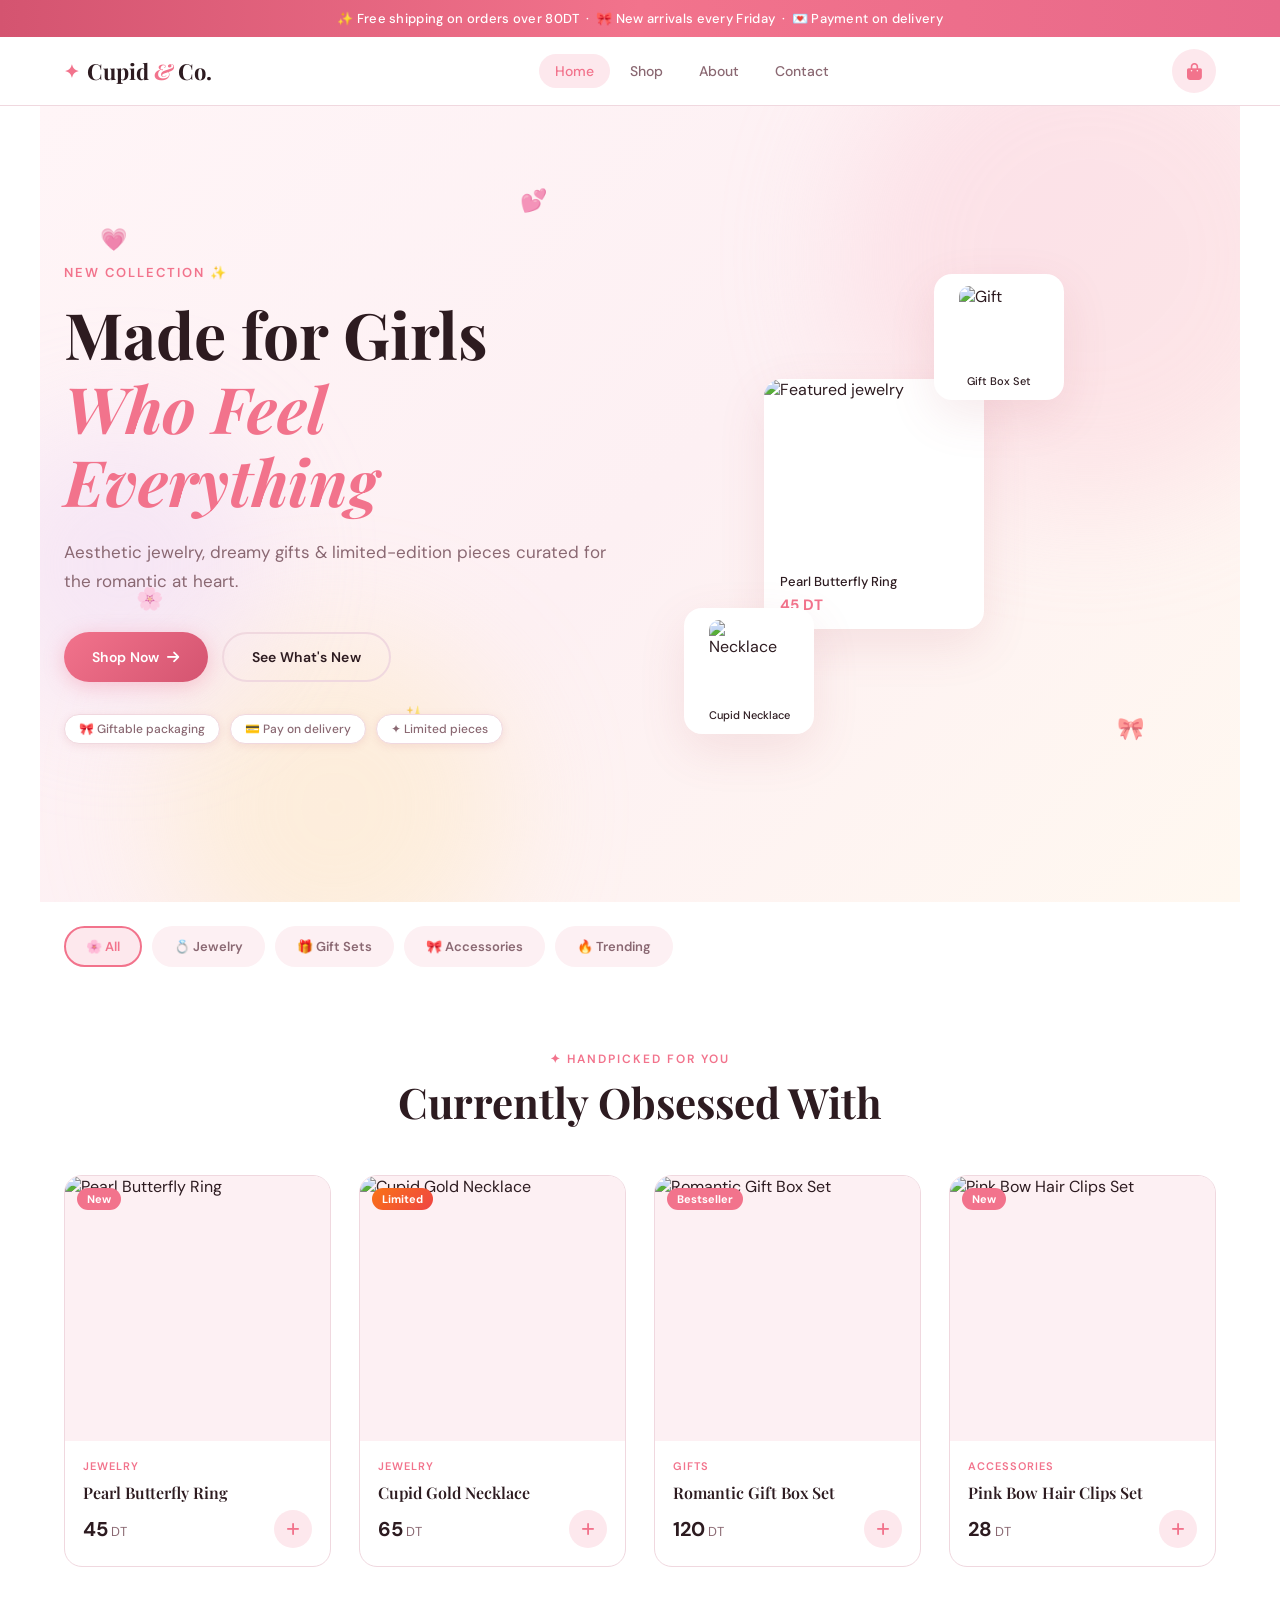
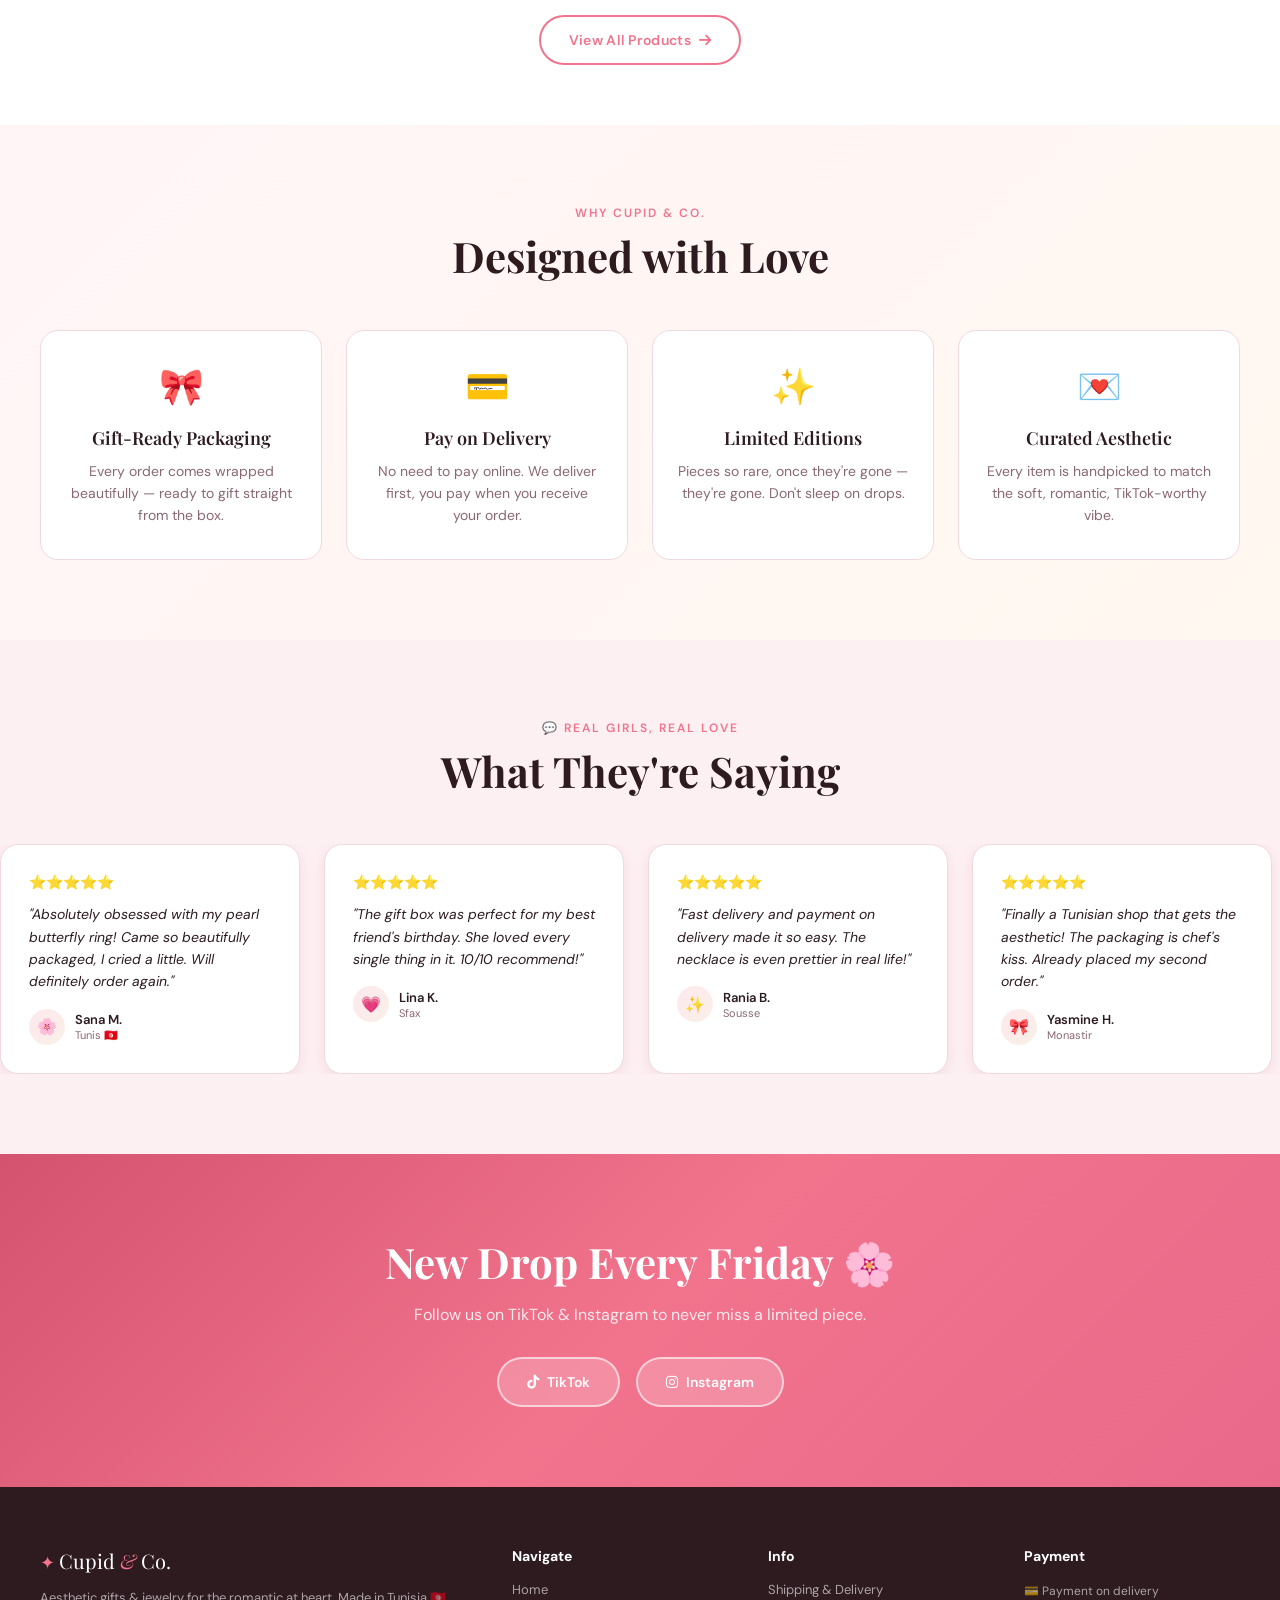
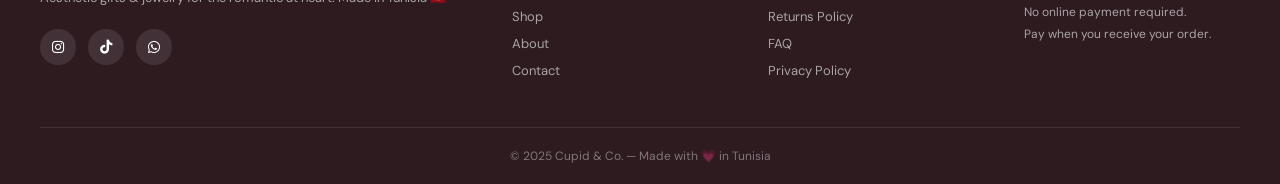
==== index.html @ a0c3c9c1 "Add files via upload" ====
<!DOCTYPE html>
<html lang="en">
<head>
  <meta charset="UTF-8" />
  <meta name="viewport" content="width=device-width, initial-scale=1.0" />
  <title>Cupid & Co. — Aesthetic Gifts & Jewelry</title>
  <link rel="stylesheet" href="style.css" />
  <link href="https://fonts.googleapis.com/css2?family=Playfair+Display:ital,wght@0,400;0,600;0,700;1,400;1,600&family=DM+Sans:wght@300;400;500&family=Dancing+Script:wght@600&display=swap" rel="stylesheet" />
  <link rel="stylesheet" href="https://cdnjs.cloudflare.com/ajax/libs/font-awesome/6.5.0/css/all.min.css" />
</head>
<body>

<!-- ANNOUNCEMENT BAR -->
<div class="announcement-bar">
  <p>✨ Free shipping on orders over 80DT &nbsp;·&nbsp; 🎀 New arrivals every Friday &nbsp;·&nbsp; 💌 Payment on delivery</p>
</div>

<!-- HEADER -->
<header id="header">
  <div class="header-inner">
    <button class="mobile-menu-btn" id="mobileMenuBtn" aria-label="Menu">
      <span></span><span></span><span></span>
    </button>
    <a href="#home" class="logo" onclick="showPage('home')">
      <span class="logo-icon">✦</span>
      <span class="logo-text">Cupid <em>&</em> Co.</span>
    </a>
    <nav id="mainNav">
      <a href="#" onclick="showPage('home')" class="nav-link active" data-page="home">Home</a>
      <a href="#" onclick="showPage('shop')" class="nav-link" data-page="shop">Shop</a>
      <a href="#" onclick="showPage('about')" class="nav-link" data-page="about">About</a>
      <a href="#" onclick="showPage('contact')" class="nav-link" data-page="contact">Contact</a>
    </nav>
    <button class="cart-btn" onclick="showPage('cart')" aria-label="Cart">
      <i class="fas fa-bag-shopping"></i>
      <span class="cart-count" id="cartCount">0</span>
    </button>
  </div>
</header>

<!-- ==================== HOME PAGE ==================== -->
<div id="page-home" class="page active">

  <!-- HERO -->
  <section class="hero" id="home">
    <div class="hero-bg">
      <div class="hero-blob blob1"></div>
      <div class="hero-blob blob2"></div>
      <div class="hero-blob blob3"></div>
      <div class="floating-hearts">
        <span>💗</span><span>🌸</span><span>💫</span><span>🎀</span><span>✨</span><span>💕</span>
      </div>
    </div>
    <div class="hero-content">
      <p class="hero-eyebrow">New Collection ✨</p>
      <h1 class="hero-title">Made for Girls<br/><em>Who Feel Everything</em></h1>
      <p class="hero-subtitle">Aesthetic jewelry, dreamy gifts & limited-edition pieces curated for the romantic at heart.</p>
      <div class="hero-ctas">
        <button class="btn btn-primary" onclick="showPage('shop')">Shop Now <i class="fas fa-arrow-right"></i></button>
        <button class="btn btn-ghost" onclick="scrollToFeatured()">See What's New</button>
      </div>
      <div class="hero-badges">
        <span>🎀 Giftable packaging</span>
        <span>💳 Pay on delivery</span>
        <span>✦ Limited pieces</span>
      </div>
    </div>
    <div class="hero-visual">
      <div class="hero-card card-main">
        <div class="product-img-wrap">
          <img src="https://images.unsplash.com/photo-1515562141207-7a88fb7ce338?w=400&q=80" alt="Featured jewelry" />
        </div>
        <div class="hero-card-info">
          <p>Pearl Butterfly Ring</p>
          <span>45 DT</span>
        </div>
      </div>
      <div class="hero-card card-sm card-top">
        <img src="https://images.unsplash.com/photo-1611591437281-460bfbe1220a?w=200&q=80" alt="Gift" />
        <p>Gift Box Set</p>
      </div>
      <div class="hero-card card-sm card-bot">
        <img src="https://images.unsplash.com/photo-1599643478518-a784e5dc4c8f?w=200&q=80" alt="Necklace" />
        <p>Cupid Necklace</p>
      </div>
    </div>
  </section>

  <!-- CATEGORIES STRIP -->
  <section class="categories-strip">
    <button class="cat-pill active" onclick="filterAndGo('all')">🌸 All</button>
    <button class="cat-pill" onclick="filterAndGo('jewelry')">💍 Jewelry</button>
    <button class="cat-pill" onclick="filterAndGo('gifts')">🎁 Gift Sets</button>
    <button class="cat-pill" onclick="filterAndGo('accessories')">🎀 Accessories</button>
    <button class="cat-pill" onclick="filterAndGo('trending')">🔥 Trending</button>
  </section>

  <!-- FEATURED PRODUCTS -->
  <section class="featured-section" id="featured">
    <div class="section-header">
      <p class="section-eyebrow">✦ Handpicked for You</p>
      <h2>Currently Obsessed With</h2>
    </div>
    <div class="products-grid" id="featuredGrid"></div>
    <div class="section-cta">
      <button class="btn btn-outline" onclick="showPage('shop')">View All Products <i class="fas fa-arrow-right"></i></button>
    </div>
  </section>

  <!-- WHY US -->
  <section class="why-us">
    <div class="why-bg"></div>
    <div class="why-content">
      <div class="section-header">
        <p class="section-eyebrow">Why Cupid & Co.</p>
        <h2>Designed with Love</h2>
      </div>
      <div class="why-grid">
        <div class="why-card">
          <div class="why-icon">🎀</div>
          <h3>Gift-Ready Packaging</h3>
          <p>Every order comes wrapped beautifully — ready to gift straight from the box.</p>
        </div>
        <div class="why-card">
          <div class="why-icon">💳</div>
          <h3>Pay on Delivery</h3>
          <p>No need to pay online. We deliver first, you pay when you receive your order.</p>
        </div>
        <div class="why-card">
          <div class="why-icon">✨</div>
          <h3>Limited Editions</h3>
          <p>Pieces so rare, once they're gone — they're gone. Don't sleep on drops.</p>
        </div>
        <div class="why-card">
          <div class="why-icon">💌</div>
          <h3>Curated Aesthetic</h3>
          <p>Every item is handpicked to match the soft, romantic, TikTok-worthy vibe.</p>
        </div>
      </div>
    </div>
  </section>

  <!-- REVIEWS -->
  <section class="reviews-section">
    <div class="section-header">
      <p class="section-eyebrow">💬 Real Girls, Real Love</p>
      <h2>What They're Saying</h2>
    </div>
    <div class="reviews-track">
      <div class="reviews-inner" id="reviewsInner">
        <!-- filled by JS -->
      </div>
    </div>
  </section>

  <!-- CTA BANNER -->
  <section class="cta-banner">
    <div class="cta-bg"></div>
    <div class="cta-content">
      <h2>New Drop Every Friday 🌸</h2>
      <p>Follow us on TikTok & Instagram to never miss a limited piece.</p>
      <div class="social-links">
        <a href="#" class="social-btn"><i class="fab fa-tiktok"></i> TikTok</a>
        <a href="#" class="social-btn"><i class="fab fa-instagram"></i> Instagram</a>
      </div>
    </div>
  </section>

</div><!-- end home -->

<!-- ==================== SHOP PAGE ==================== -->
<div id="page-shop" class="page">
  <div class="page-hero shop-hero">
    <div class="hero-blob blob1"></div>
    <h1>The Shop ✨</h1>
    <p>Find your next obsession</p>
  </div>
  <section class="shop-section">
    <div class="shop-controls">
      <div class="filter-pills" id="shopFilters">
        <button class="cat-pill active" data-filter="all" onclick="setFilter('all',this)">🌸 All</button>
        <button class="cat-pill" data-filter="jewelry" onclick="setFilter('jewelry',this)">💍 Jewelry</button>
        <button class="cat-pill" data-filter="gifts" onclick="setFilter('gifts',this)">🎁 Gift Sets</button>
        <button class="cat-pill" data-filter="accessories" onclick="setFilter('accessories',this)">🎀 Accessories</button>
        <button class="cat-pill" data-filter="trending" onclick="setFilter('trending',this)">🔥 Trending</button>
      </div>
      <select class="sort-select" onchange="sortProducts(this.value)">
        <option value="default">Sort by: Featured</option>
        <option value="price-asc">Price: Low to High</option>
        <option value="price-desc">Price: High to Low</option>
        <option value="name">Name A–Z</option>
      </select>
    </div>
    <div class="products-grid" id="shopGrid"></div>
  </section>
</div>

<!-- ==================== PRODUCT PAGE ==================== -->
<div id="page-product" class="page">
  <div class="product-page-inner" id="productPageInner"></div>
</div>

<!-- ==================== ABOUT PAGE ==================== -->
<div id="page-about" class="page">
  <div class="page-hero about-hero">
    <div class="hero-blob blob1"></div>
    <h1>Our Story 💗</h1>
    <p>Born from a love of all things cute</p>
  </div>
  <section class="about-section">
    <div class="about-grid">
      <div class="about-text">
        <p class="section-eyebrow">✦ Who We Are</p>
        <h2>Cupid & Co. was built for dreamers</h2>
        <p>We started as a small passion project — two girls who were tired of settling for boring accessories. We wanted cute, affordable, aesthetic pieces that actually felt <em>special</em>.</p>
        <p>Now we curate limited-edition jewelry, gift sets, and accessories for girls who want their style to tell a story. Every piece we pick is something we'd personally wear or gift to our best friend.</p>
        <p>Based in Tunisia 🇹🇳 — shipping all over with love, and always with payment on delivery because trust matters.</p>
        <div class="about-stats">
          <div><strong>500+</strong><span>Happy customers</span></div>
          <div><strong>100%</strong><span>Pay on delivery</span></div>
          <div><strong>New</strong><span>Drop every Friday</span></div>
        </div>
      </div>
      <div class="about-visual">
        <div class="about-img-stack">
          <img src="https://images.unsplash.com/photo-1522312346375-d1a52e2b99b3?w=400&q=80" alt="jewelry flat lay" class="about-img1" />
          <img src="https://images.unsplash.com/photo-1591375372226-3e6e4bde29dc?w=300&q=80" alt="cute packaging" class="about-img2" />
          <div class="about-badge">Made with 💗</div>
        </div>
      </div>
    </div>
  </section>
</div>

<!-- ==================== CART PAGE ==================== -->
<div id="page-cart" class="page">
  <div class="page-hero cart-hero">
    <div class="hero-blob blob1"></div>
    <h1>Your Bag 🛍️</h1>
  </div>
  <section class="cart-section">
    <div class="cart-layout">
      <div class="cart-items" id="cartItems">
        <!-- filled by JS -->
      </div>
      <div class="cart-sidebar">
        <div class="order-summary" id="orderSummary">
          <!-- filled by JS -->
        </div>
      </div>
    </div>
  </section>
</div>

<!-- ==================== CHECKOUT PAGE ==================== -->
<div id="page-checkout" class="page">
  <div class="page-hero checkout-hero">
    <div class="hero-blob blob1"></div>
    <h1>Almost There! 🎀</h1>
    <p>Just fill in your details</p>
  </div>
  <section class="checkout-section">
    <div class="checkout-layout">
      <div class="checkout-form-wrap">
        <h2>Delivery Details</h2>
        <div class="checkout-form">
          <div class="form-group">
            <label>Full Name *</label>
            <input type="text" id="cFullName" placeholder="Your full name" />
          </div>
          <div class="form-group">
            <label>Phone Number *</label>
            <input type="tel" id="cPhone" placeholder="+216 XX XXX XXX" />
          </div>
          <div class="form-group">
            <label>Delivery Address *</label>
            <textarea id="cAddress" placeholder="Street, city, region..." rows="3"></textarea>
          </div>
          <div class="form-group">
            <label>Order Notes (optional)</label>
            <textarea id="cNotes" placeholder="Any special requests? Gift message?" rows="2"></textarea>
          </div>
        </div>
      </div>
      <div class="checkout-summary" id="checkoutSummary">
        <!-- filled by JS -->
      </div>
    </div>
    <div class="checkout-actions">
      <button class="btn btn-ghost" onclick="showPage('cart')"><i class="fas fa-arrow-left"></i> Back to Cart</button>
      <button class="btn btn-primary btn-large" onclick="placeOrder()">Confirm Order 💗</button>
    </div>
  </section>
</div>

<!-- ==================== CONFIRMATION PAGE ==================== -->
<div id="page-confirmation" class="page">
  <section class="confirmation-section">
    <div class="confirmation-card">
      <div class="confirm-icon">🎀</div>
      <h1>Order Placed!</h1>
      <p class="confirm-subtitle">Your order is confirmed and will be delivered soon.</p>
      <div class="confirm-details" id="confirmDetails"></div>
      <div class="confirm-note">
        <i class="fas fa-truck"></i>
        <p><strong>Payment on delivery</strong> — You pay when you receive your package. No online payment needed!</p>
      </div>
      <button class="btn btn-primary" onclick="showPage('shop')">Continue Shopping ✨</button>
    </div>
  </section>
</div>

<!-- ==================== CONTACT PAGE ==================== -->
<div id="page-contact" class="page">
  <div class="page-hero contact-hero">
    <div class="hero-blob blob1"></div>
    <h1>Say Hello 💌</h1>
    <p>We'd love to hear from you</p>
  </div>
  <section class="contact-section">
    <div class="contact-grid">
      <div class="contact-info">
        <h2>Get in Touch</h2>
        <p>Have questions about your order, want to collaborate, or just want to chat about aesthetics? We're here!</p>
        <div class="contact-methods">
          <a href="https://instagram.com" class="contact-card">
            <i class="fab fa-instagram"></i>
            <div><strong>Instagram</strong><span>@cupidandco.tn</span></div>
          </a>
          <a href="https://tiktok.com" class="contact-card">
            <i class="fab fa-tiktok"></i>
            <div><strong>TikTok</strong><span>@cupidandco</span></div>
          </a>
          <a href="mailto:hello@cupidandco.tn" class="contact-card">
            <i class="fas fa-envelope"></i>
            <div><strong>Email</strong><span>hello@cupidandco.tn</span></div>
          </a>
          <a href="https://wa.me/21600000000" class="contact-card">
            <i class="fab fa-whatsapp"></i>
            <div><strong>WhatsApp</strong><span>+216 XX XXX XXX</span></div>
          </a>
        </div>
      </div>
      <div class="contact-form-wrap">
        <h2>Send a Message</h2>
        <div class="checkout-form">
          <div class="form-group">
            <label>Your Name</label>
            <input type="text" placeholder="Name" />
          </div>
          <div class="form-group">
            <label>Email or Phone</label>
            <input type="text" placeholder="Email or phone" />
          </div>
          <div class="form-group">
            <label>Message</label>
            <textarea rows="4" placeholder="What's on your mind?"></textarea>
          </div>
          <button class="btn btn-primary" style="width:100%">Send Message 💌</button>
        </div>
      </div>
    </div>
  </section>
</div>

<!-- FOOTER -->
<footer class="footer">
  <div class="footer-inner">
    <div class="footer-brand">
      <span class="logo-icon">✦</span>
      <span class="logo-text">Cupid <em>&</em> Co.</span>
      <p>Aesthetic gifts & jewelry for the romantic at heart. Made in Tunisia 🇹🇳</p>
      <div class="footer-social">
        <a href="#"><i class="fab fa-instagram"></i></a>
        <a href="#"><i class="fab fa-tiktok"></i></a>
        <a href="#"><i class="fab fa-whatsapp"></i></a>
      </div>
    </div>
    <div class="footer-links">
      <h4>Navigate</h4>
      <a href="#" onclick="showPage('home')">Home</a>
      <a href="#" onclick="showPage('shop')">Shop</a>
      <a href="#" onclick="showPage('about')">About</a>
      <a href="#" onclick="showPage('contact')">Contact</a>
    </div>
    <div class="footer-links">
      <h4>Info</h4>
      <a href="#">Shipping & Delivery</a>
      <a href="#">Returns Policy</a>
      <a href="#">FAQ</a>
      <a href="#">Privacy Policy</a>
    </div>
    <div class="footer-links">
      <h4>Payment</h4>
      <p class="footer-pay">💳 Payment on delivery<br/>No online payment required.<br/>Pay when you receive your order.</p>
    </div>
  </div>
  <div class="footer-bottom">
    <p>© 2025 Cupid & Co. — Made with 💗 in Tunisia</p>
  </div>
</footer>

<!-- TOAST -->
<div class="toast" id="toast"></div>

<script src="app.js"></script>
</body>
</html>
---- style.css ----
/* ===== CSS VARIABLES ===== */
:root {
  --rose: #f2738c;
  --rose-light: #fde8ed;
  --rose-dark: #d45470;
  --blush: #fdf0f3;
  --blush2: #fce8ee;
  --champagne: #f9f0e8;
  --gold: #c9956a;
  --text: #2d1b20;
  --text-muted: #8a6872;
  --white: #fff;
  --border: #f0d8df;
  --shadow: rgba(180, 80, 100, 0.12);
  --radius: 18px;
  --radius-sm: 10px;
  --radius-pill: 100px;
  --font-display: 'Playfair Display', serif;
  --font-body: 'DM Sans', sans-serif;
  --font-script: 'Dancing Script', cursive;
  --transition: all 0.3s cubic-bezier(0.4, 0, 0.2, 1);
  --delivery-fee: 8;
}

/* ===== RESET ===== */
*, *::before, *::after { box-sizing: border-box; margin: 0; padding: 0; }
html { scroll-behavior: smooth; }
body {
  font-family: var(--font-body);
  color: var(--text);
  background: var(--white);
  overflow-x: hidden;
  cursor: default;
}
img { max-width: 100%; display: block; }
a { text-decoration: none; color: inherit; }
button { cursor: pointer; border: none; background: none; font-family: inherit; }
input, textarea, select { font-family: inherit; }
textarea { resize: vertical; }

/* ===== ANNOUNCEMENT BAR ===== */
.announcement-bar {
  background: linear-gradient(90deg, var(--rose-dark), var(--rose), #e8698a);
  color: white;
  text-align: center;
  padding: 10px 20px;
  font-size: 13px;
  font-weight: 500;
  letter-spacing: 0.3px;
  overflow: hidden;
}
.announcement-bar p {
  animation: marquee 18s linear infinite;
  white-space: nowrap;
  display: inline-block;
}
@keyframes marquee {
  0% { transform: translateX(30%); }
  100% { transform: translateX(-100%); }
}

/* ===== HEADER ===== */
#header {
  position: sticky;
  top: 0;
  z-index: 100;
  background: rgba(255,255,255,0.94);
  backdrop-filter: blur(16px);
  border-bottom: 1px solid var(--border);
  transition: var(--transition);
}
.header-inner {
  max-width: 1200px;
  margin: 0 auto;
  padding: 0 24px;
  height: 68px;
  display: flex;
  align-items: center;
  justify-content: space-between;
  gap: 20px;
}
.logo {
  display: flex;
  align-items: center;
  gap: 8px;
  font-family: var(--font-display);
  font-size: 22px;
  font-weight: 700;
  color: var(--text);
  text-decoration: none;
  flex-shrink: 0;
}
.logo em { font-style: italic; color: var(--rose); }
.logo-icon { color: var(--rose); font-size: 18px; }
nav { display: flex; gap: 4px; align-items: center; }
.nav-link {
  padding: 8px 16px;
  border-radius: var(--radius-pill);
  font-size: 14px;
  font-weight: 500;
  color: var(--text-muted);
  transition: var(--transition);
}
.nav-link:hover, .nav-link.active {
  color: var(--rose);
  background: var(--rose-light);
}
.cart-btn {
  position: relative;
  width: 44px;
  height: 44px;
  border-radius: 50%;
  background: var(--rose-light);
  color: var(--rose);
  font-size: 17px;
  display: flex;
  align-items: center;
  justify-content: center;
  transition: var(--transition);
  flex-shrink: 0;
}
.cart-btn:hover { background: var(--rose); color: white; transform: scale(1.05); }
.cart-count {
  position: absolute;
  top: -2px;
  right: -2px;
  background: var(--rose-dark);
  color: white;
  border-radius: 50%;
  width: 18px;
  height: 18px;
  font-size: 11px;
  font-weight: 700;
  display: flex;
  align-items: center;
  justify-content: center;
  border: 2px solid white;
  opacity: 0;
  transform: scale(0);
  transition: var(--transition);
}
.cart-count.visible { opacity: 1; transform: scale(1); }
.mobile-menu-btn {
  display: none;
  flex-direction: column;
  gap: 5px;
  width: 32px;
  padding: 4px;
}
.mobile-menu-btn span {
  display: block;
  height: 2px;
  background: var(--text);
  border-radius: 2px;
  transition: var(--transition);
}

/* ===== PAGE SYSTEM ===== */
.page { display: none; }
.page.active { display: block; animation: fadeUp 0.5s ease; }
@keyframes fadeUp {
  from { opacity: 0; transform: translateY(20px); }
  to { opacity: 1; transform: translateY(0); }
}

/* ===== BUTTONS ===== */
.btn {
  display: inline-flex;
  align-items: center;
  gap: 8px;
  padding: 14px 28px;
  border-radius: var(--radius-pill);
  font-size: 14px;
  font-weight: 600;
  letter-spacing: 0.3px;
  cursor: pointer;
  transition: var(--transition);
  border: none;
  font-family: inherit;
}
.btn-primary {
  background: linear-gradient(135deg, var(--rose), var(--rose-dark));
  color: white;
  box-shadow: 0 4px 20px rgba(242,115,140,0.35);
}
.btn-primary:hover {
  transform: translateY(-2px);
  box-shadow: 0 8px 28px rgba(242,115,140,0.45);
}
.btn-ghost {
  background: transparent;
  color: var(--text);
  border: 2px solid var(--border);
}
.btn-ghost:hover { border-color: var(--rose); color: var(--rose); }
.btn-outline {
  background: transparent;
  color: var(--rose);
  border: 2px solid var(--rose);
}
.btn-outline:hover { background: var(--rose); color: white; }
.btn-large { padding: 18px 40px; font-size: 16px; }
.btn-small { padding: 8px 16px; font-size: 13px; }

/* ===== HERO ===== */
.hero {
  min-height: calc(100vh - 104px);
  display: flex;
  align-items: center;
  padding: 60px 24px;
  position: relative;
  overflow: hidden;
  background: linear-gradient(135deg, #fff5f7 0%, #fdf0f3 50%, #fff8f0 100%);
  max-width: 1200px;
  margin: 0 auto;
  gap: 60px;
}
.hero-bg {
  position: absolute;
  inset: 0;
  pointer-events: none;
  z-index: 0;
}
.hero-blob {
  position: absolute;
  border-radius: 50%;
  filter: blur(60px);
  opacity: 0.35;
}
.blob1 { width: 500px; height: 500px; background: #fbc9d4; top: -100px; right: -100px; }
.blob2 { width: 350px; height: 350px; background: #fde8b0; bottom: -80px; left: 10%; }
.blob3 { width: 280px; height: 280px; background: #e8d0f5; top: 40%; left: -60px; }
.floating-hearts {
  position: absolute;
  inset: 0;
  pointer-events: none;
}
.floating-hearts span {
  position: absolute;
  font-size: 22px;
  animation: floatHeart 6s ease-in-out infinite;
  opacity: 0.6;
}
.floating-hearts span:nth-child(1) { top: 15%; left: 5%; animation-delay: 0s; }
.floating-hearts span:nth-child(2) { top: 60%; left: 8%; animation-delay: 1.2s; }
.floating-hearts span:nth-child(3) { top: 25%; right: 15%; animation-delay: 0.6s; }
.floating-hearts span:nth-child(4) { bottom: 20%; right: 8%; animation-delay: 2s; }
.floating-hearts span:nth-child(5) { top: 75%; left: 30%; animation-delay: 1.8s; }
.floating-hearts span:nth-child(6) { top: 10%; left: 40%; animation-delay: 0.9s; }
@keyframes floatHeart {
  0%, 100% { transform: translateY(0) rotate(0deg); }
  50% { transform: translateY(-20px) rotate(10deg); }
}
.hero-content {
  flex: 1;
  position: relative;
  z-index: 1;
  max-width: 560px;
}
.hero-eyebrow {
  font-size: 13px;
  font-weight: 600;
  text-transform: uppercase;
  letter-spacing: 2px;
  color: var(--rose);
  margin-bottom: 16px;
  animation: fadeUp 0.6s ease 0.1s both;
}
.hero-title {
  font-family: var(--font-display);
  font-size: clamp(42px, 5vw, 68px);
  line-height: 1.15;
  font-weight: 700;
  color: var(--text);
  margin-bottom: 20px;
  animation: fadeUp 0.6s ease 0.2s both;
}
.hero-title em { font-style: italic; color: var(--rose); }
.hero-subtitle {
  font-size: 17px;
  color: var(--text-muted);
  line-height: 1.7;
  margin-bottom: 36px;
  animation: fadeUp 0.6s ease 0.3s both;
}
.hero-ctas {
  display: flex;
  gap: 14px;
  flex-wrap: wrap;
  margin-bottom: 32px;
  animation: fadeUp 0.6s ease 0.4s both;
}
.hero-badges {
  display: flex;
  gap: 10px;
  flex-wrap: wrap;
  animation: fadeUp 0.6s ease 0.5s both;
}
.hero-badges span {
  background: white;
  border: 1px solid var(--border);
  border-radius: var(--radius-pill);
  padding: 6px 14px;
  font-size: 12px;
  font-weight: 500;
  color: var(--text-muted);
  box-shadow: 0 2px 8px var(--shadow);
}
.hero-visual {
  position: relative;
  width: 380px;
  height: 460px;
  flex-shrink: 0;
  z-index: 1;
  animation: fadeUp 0.7s ease 0.3s both;
}
.hero-card {
  position: absolute;
  background: white;
  border-radius: var(--radius);
  box-shadow: 0 16px 48px var(--shadow);
  overflow: hidden;
  transition: var(--transition);
}
.hero-card:hover { transform: translateY(-6px); }
.card-main {
  width: 220px;
  top: 50%;
  left: 50%;
  transform: translate(-50%, -50%);
}
.card-main .product-img-wrap { height: 180px; overflow: hidden; }
.card-main img { width: 100%; height: 100%; object-fit: cover; }
.hero-card-info { padding: 14px 16px; }
.hero-card-info p { font-size: 13px; font-weight: 500; margin-bottom: 4px; }
.hero-card-info span { font-size: 15px; font-weight: 700; color: var(--rose); }
.card-sm {
  width: 130px;
  display: flex;
  flex-direction: column;
  align-items: center;
  padding: 12px;
  gap: 8px;
}
.card-sm img { width: 80px; height: 80px; object-fit: cover; border-radius: var(--radius-sm); }
.card-sm p { font-size: 11px; font-weight: 500; text-align: center; }
.card-top { top: 0; right: 0; animation: floatHeart 5s ease-in-out infinite; }
.card-bot { bottom: 0; left: 0; animation: floatHeart 5s ease-in-out infinite 1.5s; }

/* ===== CATEGORIES STRIP ===== */
.categories-strip {
  display: flex;
  gap: 10px;
  padding: 24px;
  max-width: 1200px;
  margin: 0 auto;
  overflow-x: auto;
  scrollbar-width: none;
  flex-wrap: wrap;
}
.categories-strip::-webkit-scrollbar { display: none; }
.cat-pill {
  padding: 10px 20px;
  border-radius: var(--radius-pill);
  background: var(--blush);
  color: var(--text-muted);
  font-size: 13px;
  font-weight: 600;
  border: 2px solid transparent;
  transition: var(--transition);
  white-space: nowrap;
}
.cat-pill:hover, .cat-pill.active {
  background: var(--rose-light);
  color: var(--rose);
  border-color: var(--rose);
}

/* ===== SECTIONS ===== */
.section-header {
  text-align: center;
  margin-bottom: 48px;
}
.section-eyebrow {
  font-size: 12px;
  text-transform: uppercase;
  letter-spacing: 2px;
  font-weight: 600;
  color: var(--rose);
  margin-bottom: 10px;
}
.section-header h2 {
  font-family: var(--font-display);
  font-size: clamp(28px, 4vw, 42px);
  font-weight: 700;
  color: var(--text);
  line-height: 1.2;
}

/* ===== PRODUCTS GRID ===== */
.featured-section, .shop-section {
  padding: 60px 24px;
  max-width: 1200px;
  margin: 0 auto;
}
.products-grid {
  display: grid;
  grid-template-columns: repeat(auto-fill, minmax(260px, 1fr));
  gap: 28px;
}
.product-card {
  background: white;
  border-radius: var(--radius);
  border: 1px solid var(--border);
  overflow: hidden;
  transition: var(--transition);
  cursor: pointer;
  position: relative;
}
.product-card:hover {
  transform: translateY(-6px);
  box-shadow: 0 20px 50px var(--shadow);
  border-color: var(--rose-light);
}
.product-img-container {
  position: relative;
  overflow: hidden;
  aspect-ratio: 1;
  background: var(--blush);
}
.product-img-container img {
  width: 100%;
  height: 100%;
  object-fit: cover;
  transition: var(--transition);
}
.product-img-container .img-hover {
  position: absolute;
  inset: 0;
  opacity: 0;
  transition: var(--transition);
}
.product-card:hover .img-hover { opacity: 1; }
.product-card:hover .img-main { opacity: 0; }
.product-badge {
  position: absolute;
  top: 12px;
  left: 12px;
  background: var(--rose);
  color: white;
  font-size: 11px;
  font-weight: 700;
  padding: 4px 10px;
  border-radius: var(--radius-pill);
  z-index: 2;
}
.product-badge.out { background: #aaa; }
.product-badge.limited { background: linear-gradient(135deg, #f97316, #ef4444); }
.product-info {
  padding: 18px;
}
.product-info h3 {
  font-family: var(--font-display);
  font-size: 16px;
  font-weight: 600;
  margin-bottom: 6px;
  line-height: 1.3;
}
.product-category {
  font-size: 11px;
  text-transform: uppercase;
  letter-spacing: 1px;
  color: var(--rose);
  font-weight: 600;
  margin-bottom: 10px;
}
.product-price-row {
  display: flex;
  align-items: center;
  justify-content: space-between;
  gap: 8px;
}
.product-price {
  font-size: 20px;
  font-weight: 700;
  color: var(--text);
}
.product-price span { font-size: 13px; font-weight: 400; color: var(--text-muted); }
.add-to-cart-btn {
  width: 38px;
  height: 38px;
  border-radius: 50%;
  background: var(--rose-light);
  color: var(--rose);
  font-size: 15px;
  display: flex;
  align-items: center;
  justify-content: center;
  transition: var(--transition);
  flex-shrink: 0;
}
.add-to-cart-btn:hover, .add-to-cart-btn.added {
  background: var(--rose);
  color: white;
  transform: scale(1.1);
}
.add-to-cart-btn:disabled {
  background: #eee;
  color: #aaa;
  cursor: not-allowed;
  transform: none;
}
.section-cta { text-align: center; margin-top: 48px; }

/* ===== WHY US ===== */
.why-us {
  position: relative;
  padding: 80px 24px;
  background: linear-gradient(135deg, #fff5f7, #fff8f0);
  overflow: hidden;
}
.why-content { max-width: 1200px; margin: 0 auto; position: relative; z-index: 1; }
.why-grid {
  display: grid;
  grid-template-columns: repeat(auto-fit, minmax(220px, 1fr));
  gap: 24px;
  margin-top: 0;
}
.why-card {
  background: white;
  border-radius: var(--radius);
  padding: 32px 24px;
  text-align: center;
  border: 1px solid var(--border);
  transition: var(--transition);
}
.why-card:hover {
  transform: translateY(-4px);
  box-shadow: 0 12px 36px var(--shadow);
  border-color: var(--rose-light);
}
.why-icon { font-size: 36px; margin-bottom: 16px; }
.why-card h3 {
  font-family: var(--font-display);
  font-size: 18px;
  font-weight: 600;
  margin-bottom: 10px;
}
.why-card p { font-size: 14px; color: var(--text-muted); line-height: 1.6; }

/* ===== REVIEWS ===== */
.reviews-section { padding: 80px 0; background: var(--blush); overflow: hidden; }
.reviews-section .section-header { padding: 0 24px; }
.reviews-track { overflow: hidden; margin-top: 40px; }
.reviews-inner {
  display: flex;
  gap: 24px;
  animation: scrollReviews 30s linear infinite;
  width: max-content;
}
.reviews-inner:hover { animation-play-state: paused; }
@keyframes scrollReviews {
  0% { transform: translateX(0); }
  100% { transform: translateX(-50%); }
}
.review-card {
  background: white;
  border-radius: var(--radius);
  padding: 28px;
  width: 300px;
  flex-shrink: 0;
  border: 1px solid var(--border);
  box-shadow: 0 4px 16px var(--shadow);
}
.review-stars { color: #f59e0b; font-size: 14px; margin-bottom: 12px; }
.review-text { font-size: 14px; color: var(--text); line-height: 1.6; margin-bottom: 16px; font-style: italic; }
.review-author { display: flex; align-items: center; gap: 10px; }
.review-avatar {
  width: 36px;
  height: 36px;
  border-radius: 50%;
  background: linear-gradient(135deg, var(--rose-light), var(--champagne));
  display: flex;
  align-items: center;
  justify-content: center;
  font-size: 16px;
}
.review-author-name { font-size: 13px; font-weight: 600; }
.review-author-sub { font-size: 11px; color: var(--text-muted); }

/* ===== CTA BANNER ===== */
.cta-banner {
  padding: 80px 24px;
  position: relative;
  overflow: hidden;
  background: linear-gradient(135deg, var(--rose-dark), var(--rose), #e8698a);
  text-align: center;
}
.cta-content { position: relative; z-index: 1; }
.cta-banner h2 {
  font-family: var(--font-display);
  font-size: clamp(28px, 4vw, 42px);
  color: white;
  margin-bottom: 14px;
}
.cta-banner p { color: rgba(255,255,255,0.85); font-size: 16px; margin-bottom: 32px; }
.social-links { display: flex; gap: 16px; justify-content: center; flex-wrap: wrap; }
.social-btn {
  display: inline-flex;
  align-items: center;
  gap: 8px;
  padding: 14px 28px;
  background: rgba(255,255,255,0.2);
  border: 2px solid rgba(255,255,255,0.6);
  border-radius: var(--radius-pill);
  color: white;
  font-weight: 600;
  font-size: 14px;
  transition: var(--transition);
}
.social-btn:hover { background: white; color: var(--rose); }

/* ===== PAGE HEROES ===== */
.page-hero {
  background: linear-gradient(135deg, #fff5f7, #fdf0f3);
  padding: 70px 24px 60px;
  text-align: center;
  position: relative;
  overflow: hidden;
}
.page-hero h1 {
  font-family: var(--font-display);
  font-size: clamp(36px, 5vw, 56px);
  font-weight: 700;
  position: relative;
  z-index: 1;
}
.page-hero p {
  font-size: 16px;
  color: var(--text-muted);
  margin-top: 10px;
  position: relative;
  z-index: 1;
}

/* ===== SHOP ===== */
.shop-controls {
  display: flex;
  align-items: flex-start;
  justify-content: space-between;
  gap: 16px;
  margin-bottom: 36px;
  flex-wrap: wrap;
}
.filter-pills { display: flex; gap: 8px; flex-wrap: wrap; }
.sort-select {
  padding: 10px 16px;
  border-radius: var(--radius-pill);
  border: 2px solid var(--border);
  background: white;
  font-size: 13px;
  color: var(--text);
  font-weight: 500;
  cursor: pointer;
  outline: none;
  transition: var(--transition);
}
.sort-select:focus { border-color: var(--rose); }

/* ===== PRODUCT PAGE ===== */
.product-page-inner {
  max-width: 1100px;
  margin: 0 auto;
  padding: 60px 24px;
}
.product-page-layout {
  display: grid;
  grid-template-columns: 1fr 1fr;
  gap: 60px;
  align-items: start;
}
.product-gallery { display: flex; flex-direction: column; gap: 12px; }
.product-gallery-main {
  border-radius: var(--radius);
  overflow: hidden;
  aspect-ratio: 1;
  background: var(--blush);
}
.product-gallery-main img { width: 100%; height: 100%; object-fit: cover; }
.product-gallery-thumbs { display: flex; gap: 10px; }
.product-gallery-thumbs img {
  width: 72px;
  height: 72px;
  object-fit: cover;
  border-radius: var(--radius-sm);
  border: 2px solid transparent;
  cursor: pointer;
  transition: var(--transition);
}
.product-gallery-thumbs img:hover,
.product-gallery-thumbs img.active { border-color: var(--rose); }
.product-detail { display: flex; flex-direction: column; gap: 20px; }
.product-detail .product-category { font-size: 12px; }
.product-detail h1 {
  font-family: var(--font-display);
  font-size: clamp(26px, 3vw, 38px);
  font-weight: 700;
  line-height: 1.2;
}
.product-detail-price {
  font-size: 32px;
  font-weight: 700;
  color: var(--rose);
}
.product-detail-price span { font-size: 16px; color: var(--text-muted); font-weight: 400; }
.product-detail-desc { font-size: 15px; color: var(--text-muted); line-height: 1.7; }
.product-detail-stock { display: inline-flex; align-items: center; gap: 8px; font-size: 13px; font-weight: 600; }
.in-stock { color: #16a34a; }
.out-stock { color: #dc2626; }
.product-detail-actions { display: flex; gap: 12px; flex-wrap: wrap; }
.product-detail-actions .btn { flex: 1; justify-content: center; }
.product-detail-info { background: var(--blush); border-radius: var(--radius-sm); padding: 20px; }
.product-detail-info p { font-size: 13px; color: var(--text-muted); line-height: 1.7; }
.product-back-btn {
  display: inline-flex;
  align-items: center;
  gap: 6px;
  font-size: 13px;
  color: var(--text-muted);
  margin-bottom: 32px;
  transition: var(--transition);
  cursor: pointer;
}
.product-back-btn:hover { color: var(--rose); }

/* ===== ABOUT ===== */
.about-section { padding: 80px 24px; max-width: 1200px; margin: 0 auto; }
.about-grid { display: grid; grid-template-columns: 1fr 1fr; gap: 80px; align-items: center; }
.about-text { display: flex; flex-direction: column; gap: 18px; }
.about-text h2 {
  font-family: var(--font-display);
  font-size: clamp(28px, 3vw, 42px);
  font-weight: 700;
}
.about-text p { font-size: 15px; color: var(--text-muted); line-height: 1.8; }
.about-text em { color: var(--rose); font-style: italic; }
.about-stats {
  display: flex;
  gap: 32px;
  flex-wrap: wrap;
  padding-top: 12px;
}
.about-stats div { display: flex; flex-direction: column; gap: 4px; }
.about-stats strong { font-size: 28px; font-family: var(--font-display); color: var(--rose); }
.about-stats span { font-size: 12px; color: var(--text-muted); text-transform: uppercase; letter-spacing: 1px; }
.about-visual { position: relative; }
.about-img-stack { position: relative; height: 460px; }
.about-img1 {
  width: 280px;
  height: 340px;
  object-fit: cover;
  border-radius: var(--radius);
  box-shadow: 0 20px 50px var(--shadow);
  position: absolute;
  top: 0;
  right: 0;
}
.about-img2 {
  width: 200px;
  height: 220px;
  object-fit: cover;
  border-radius: var(--radius);
  box-shadow: 0 16px 40px var(--shadow);
  position: absolute;
  bottom: 0;
  left: 0;
}
.about-badge {
  position: absolute;
  bottom: 100px;
  right: 20px;
  background: white;
  border-radius: var(--radius-pill);
  padding: 10px 18px;
  font-size: 14px;
  font-weight: 600;
  box-shadow: 0 8px 24px var(--shadow);
  border: 1px solid var(--border);
}

/* ===== CART ===== */
.cart-section { padding: 40px 24px 80px; max-width: 1100px; margin: 0 auto; }
.cart-layout { display: grid; grid-template-columns: 1fr 360px; gap: 40px; align-items: start; }
.cart-items { display: flex; flex-direction: column; gap: 16px; }
.cart-empty {
  text-align: center;
  padding: 80px 24px;
  color: var(--text-muted);
  grid-column: 1 / -1;
}
.cart-empty .empty-icon { font-size: 60px; margin-bottom: 20px; }
.cart-empty h3 {
  font-family: var(--font-display);
  font-size: 24px;
  margin-bottom: 10px;
  color: var(--text);
}
.cart-item {
  display: flex;
  gap: 20px;
  background: white;
  border-radius: var(--radius);
  padding: 20px;
  border: 1px solid var(--border);
  align-items: center;
  transition: var(--transition);
}
.cart-item:hover { box-shadow: 0 4px 20px var(--shadow); }
.cart-item-img {
  width: 80px;
  height: 80px;
  border-radius: var(--radius-sm);
  object-fit: cover;
  flex-shrink: 0;
  background: var(--blush);
}
.cart-item-info { flex: 1; }
.cart-item-info h4 { font-size: 15px; font-weight: 600; margin-bottom: 4px; }
.cart-item-info p { font-size: 13px; color: var(--text-muted); }
.cart-item-controls { display: flex; align-items: center; gap: 16px; flex-shrink: 0; }
.qty-controls { display: flex; align-items: center; gap: 8px; }
.qty-btn {
  width: 30px;
  height: 30px;
  border-radius: 50%;
  background: var(--blush);
  color: var(--text);
  font-size: 16px;
  font-weight: 600;
  display: flex;
  align-items: center;
  justify-content: center;
  transition: var(--transition);
}
.qty-btn:hover { background: var(--rose); color: white; }
.qty-value { font-size: 15px; font-weight: 700; min-width: 24px; text-align: center; }
.cart-item-price { font-size: 17px; font-weight: 700; color: var(--rose); min-width: 70px; text-align: right; }
.remove-btn {
  color: var(--text-muted);
  font-size: 15px;
  transition: var(--transition);
  padding: 4px;
}
.remove-btn:hover { color: #dc2626; }
.order-summary {
  background: white;
  border-radius: var(--radius);
  padding: 28px;
  border: 1px solid var(--border);
  position: sticky;
  top: 90px;
}
.order-summary h3 {
  font-family: var(--font-display);
  font-size: 20px;
  font-weight: 700;
  margin-bottom: 24px;
  padding-bottom: 16px;
  border-bottom: 1px solid var(--border);
}
.summary-row {
  display: flex;
  justify-content: space-between;
  align-items: center;
  font-size: 14px;
  margin-bottom: 12px;
  color: var(--text-muted);
}
.summary-row.total {
  font-size: 18px;
  font-weight: 700;
  color: var(--text);
  margin-top: 16px;
  padding-top: 16px;
  border-top: 1px solid var(--border);
}
.summary-row.total span:last-child { color: var(--rose); font-size: 22px; }
.delivery-note {
  background: var(--rose-light);
  border-radius: var(--radius-sm);
  padding: 12px;
  font-size: 12px;
  color: var(--rose-dark);
  margin: 16px 0;
  line-height: 1.5;
}
.checkout-btn { width: 100%; justify-content: center; margin-top: 8px; }

/* ===== CHECKOUT ===== */
.checkout-section { padding: 40px 24px 80px; max-width: 1100px; margin: 0 auto; }
.checkout-layout { display: grid; grid-template-columns: 1fr 360px; gap: 40px; align-items: start; }
.checkout-form-wrap h2, .checkout-summary h3 {
  font-family: var(--font-display);
  font-size: 22px;
  font-weight: 700;
  margin-bottom: 28px;
}
.checkout-form { display: flex; flex-direction: column; gap: 18px; }
.form-group { display: flex; flex-direction: column; gap: 8px; }
.form-group label { font-size: 13px; font-weight: 600; color: var(--text); }
.form-group input, .form-group textarea {
  width: 100%;
  padding: 14px 16px;
  border-radius: var(--radius-sm);
  border: 2px solid var(--border);
  font-size: 14px;
  color: var(--text);
  background: white;
  outline: none;
  transition: var(--transition);
}
.form-group input:focus, .form-group textarea:focus { border-color: var(--rose); }
.checkout-actions {
  display: flex;
  justify-content: center;
  gap: 16px;
  flex-wrap: wrap;
  margin-top: 48px;
  max-width: 1100px;
  margin-left: auto;
  margin-right: auto;
  padding: 0 24px 60px;
}
.checkout-summary {
  background: white;
  border-radius: var(--radius);
  padding: 28px;
  border: 1px solid var(--border);
  position: sticky;
  top: 90px;
}
.checkout-product-row {
  display: flex;
  justify-content: space-between;
  align-items: center;
  font-size: 13px;
  padding: 8px 0;
  border-bottom: 1px solid var(--border);
  color: var(--text-muted);
}

/* ===== CONFIRMATION ===== */
.confirmation-section {
  min-height: 80vh;
  display: flex;
  align-items: center;
  justify-content: center;
  padding: 60px 24px;
  background: linear-gradient(135deg, #fff5f7, #fdf0f3);
}
.confirmation-card {
  background: white;
  border-radius: 24px;
  padding: 60px 48px;
  text-align: center;
  max-width: 520px;
  width: 100%;
  box-shadow: 0 24px 64px var(--shadow);
  border: 1px solid var(--border);
  animation: fadeUp 0.6s ease;
}
.confirm-icon { font-size: 64px; margin-bottom: 20px; }
.confirmation-card h1 {
  font-family: var(--font-display);
  font-size: 36px;
  font-weight: 700;
  margin-bottom: 12px;
}
.confirm-subtitle { font-size: 16px; color: var(--text-muted); margin-bottom: 32px; }
.confirm-details {
  background: var(--blush);
  border-radius: var(--radius-sm);
  padding: 20px;
  text-align: left;
  margin-bottom: 20px;
  font-size: 14px;
  line-height: 2;
  color: var(--text);
}
.confirm-details strong { color: var(--rose); }
.confirm-note {
  display: flex;
  gap: 12px;
  align-items: flex-start;
  background: var(--rose-light);
  border-radius: var(--radius-sm);
  padding: 16px;
  text-align: left;
  margin-bottom: 28px;
}
.confirm-note i { color: var(--rose); margin-top: 2px; flex-shrink: 0; }
.confirm-note p { font-size: 13px; color: var(--rose-dark); line-height: 1.6; }

/* ===== CONTACT ===== */
.contact-section { padding: 80px 24px; max-width: 1100px; margin: 0 auto; }
.contact-grid { display: grid; grid-template-columns: 1fr 1fr; gap: 60px; align-items: start; }
.contact-info h2 { font-family: var(--font-display); font-size: 28px; font-weight: 700; margin-bottom: 16px; }
.contact-info > p { font-size: 15px; color: var(--text-muted); line-height: 1.7; margin-bottom: 32px; }
.contact-methods { display: flex; flex-direction: column; gap: 14px; }
.contact-card {
  display: flex;
  align-items: center;
  gap: 16px;
  padding: 16px 20px;
  background: white;
  border-radius: var(--radius-sm);
  border: 1px solid var(--border);
  transition: var(--transition);
  text-decoration: none;
}
.contact-card:hover { border-color: var(--rose); box-shadow: 0 4px 16px var(--shadow); transform: translateX(4px); }
.contact-card i { font-size: 20px; color: var(--rose); width: 24px; }
.contact-card strong { display: block; font-size: 14px; font-weight: 600; }
.contact-card span { font-size: 12px; color: var(--text-muted); }
.contact-form-wrap h2 { font-family: var(--font-display); font-size: 28px; font-weight: 700; margin-bottom: 28px; }

/* ===== FOOTER ===== */
.footer {
  background: var(--text);
  color: rgba(255,255,255,0.8);
  padding: 60px 24px 0;
}
.footer-inner {
  max-width: 1200px;
  margin: 0 auto;
  display: grid;
  grid-template-columns: 2fr 1fr 1fr 1fr;
  gap: 40px;
  padding-bottom: 48px;
}
.footer-brand .logo-text {
  font-family: var(--font-display);
  font-size: 20px;
  color: white;
}
.footer-brand .logo-text em { color: var(--rose); }
.footer-brand p { font-size: 13px; margin-top: 12px; line-height: 1.7; color: rgba(255,255,255,0.6); }
.footer-social { display: flex; gap: 12px; margin-top: 20px; }
.footer-social a {
  width: 36px;
  height: 36px;
  border-radius: 50%;
  background: rgba(255,255,255,0.1);
  display: flex;
  align-items: center;
  justify-content: center;
  color: white;
  font-size: 14px;
  transition: var(--transition);
}
.footer-social a:hover { background: var(--rose); }
.footer-links { display: flex; flex-direction: column; gap: 10px; }
.footer-links h4 { color: white; font-size: 14px; font-weight: 700; margin-bottom: 6px; }
.footer-links a { font-size: 13px; color: rgba(255,255,255,0.6); transition: var(--transition); }
.footer-links a:hover { color: var(--rose); }
.footer-pay { font-size: 12px; color: rgba(255,255,255,0.6); line-height: 1.8; }
.footer-bottom {
  border-top: 1px solid rgba(255,255,255,0.1);
  padding: 20px 0;
  text-align: center;
  font-size: 12px;
  color: rgba(255,255,255,0.4);
  max-width: 1200px;
  margin: 0 auto;
}

/* ===== TOAST ===== */
.toast {
  position: fixed;
  bottom: 30px;
  right: 30px;
  background: var(--text);
  color: white;
  padding: 14px 24px;
  border-radius: var(--radius-pill);
  font-size: 14px;
  font-weight: 500;
  z-index: 9999;
  transform: translateY(100px);
  opacity: 0;
  transition: all 0.3s cubic-bezier(0.4, 0, 0.2, 1);
  box-shadow: 0 8px 24px rgba(0,0,0,0.2);
  pointer-events: none;
  max-width: 300px;
}
.toast.show { transform: translateY(0); opacity: 1; }

/* ===== RESPONSIVE ===== */
@media (max-width: 900px) {
  .hero { flex-direction: column; min-height: auto; padding: 40px 24px 60px; }
  .hero-visual { width: 100%; height: 320px; }
  .product-page-layout { grid-template-columns: 1fr; }
  .about-grid { grid-template-columns: 1fr; }
  .about-visual { display: none; }
  .cart-layout { grid-template-columns: 1fr; }
  .checkout-layout { grid-template-columns: 1fr; }
  .contact-grid { grid-template-columns: 1fr; }
  .footer-inner { grid-template-columns: 1fr 1fr; }
  .card-top, .card-bot { display: none; }
  .card-main { transform: none; top: 40px; left: 50%; transform: translateX(-50%); }
}
@media (max-width: 640px) {
  .hero-ctas { flex-direction: column; }
  .hero-ctas .btn { width: 100%; justify-content: center; }
  .products-grid { grid-template-columns: repeat(2, 1fr); gap: 14px; }
  .why-grid { grid-template-columns: 1fr 1fr; }
  nav { display: none; }
  nav.open { display: flex; flex-direction: column; position: fixed; top: 104px; left: 0; right: 0; background: white; padding: 20px; border-bottom: 1px solid var(--border); z-index: 99; gap: 4px; box-shadow: 0 10px 30px rgba(0,0,0,0.1); }
  .mobile-menu-btn { display: flex; }
  .footer-inner { grid-template-columns: 1fr; }
  .products-grid { grid-template-columns: 1fr; }
  .cart-item { flex-wrap: wrap; }
  .confirmation-card { padding: 40px 24px; }
}
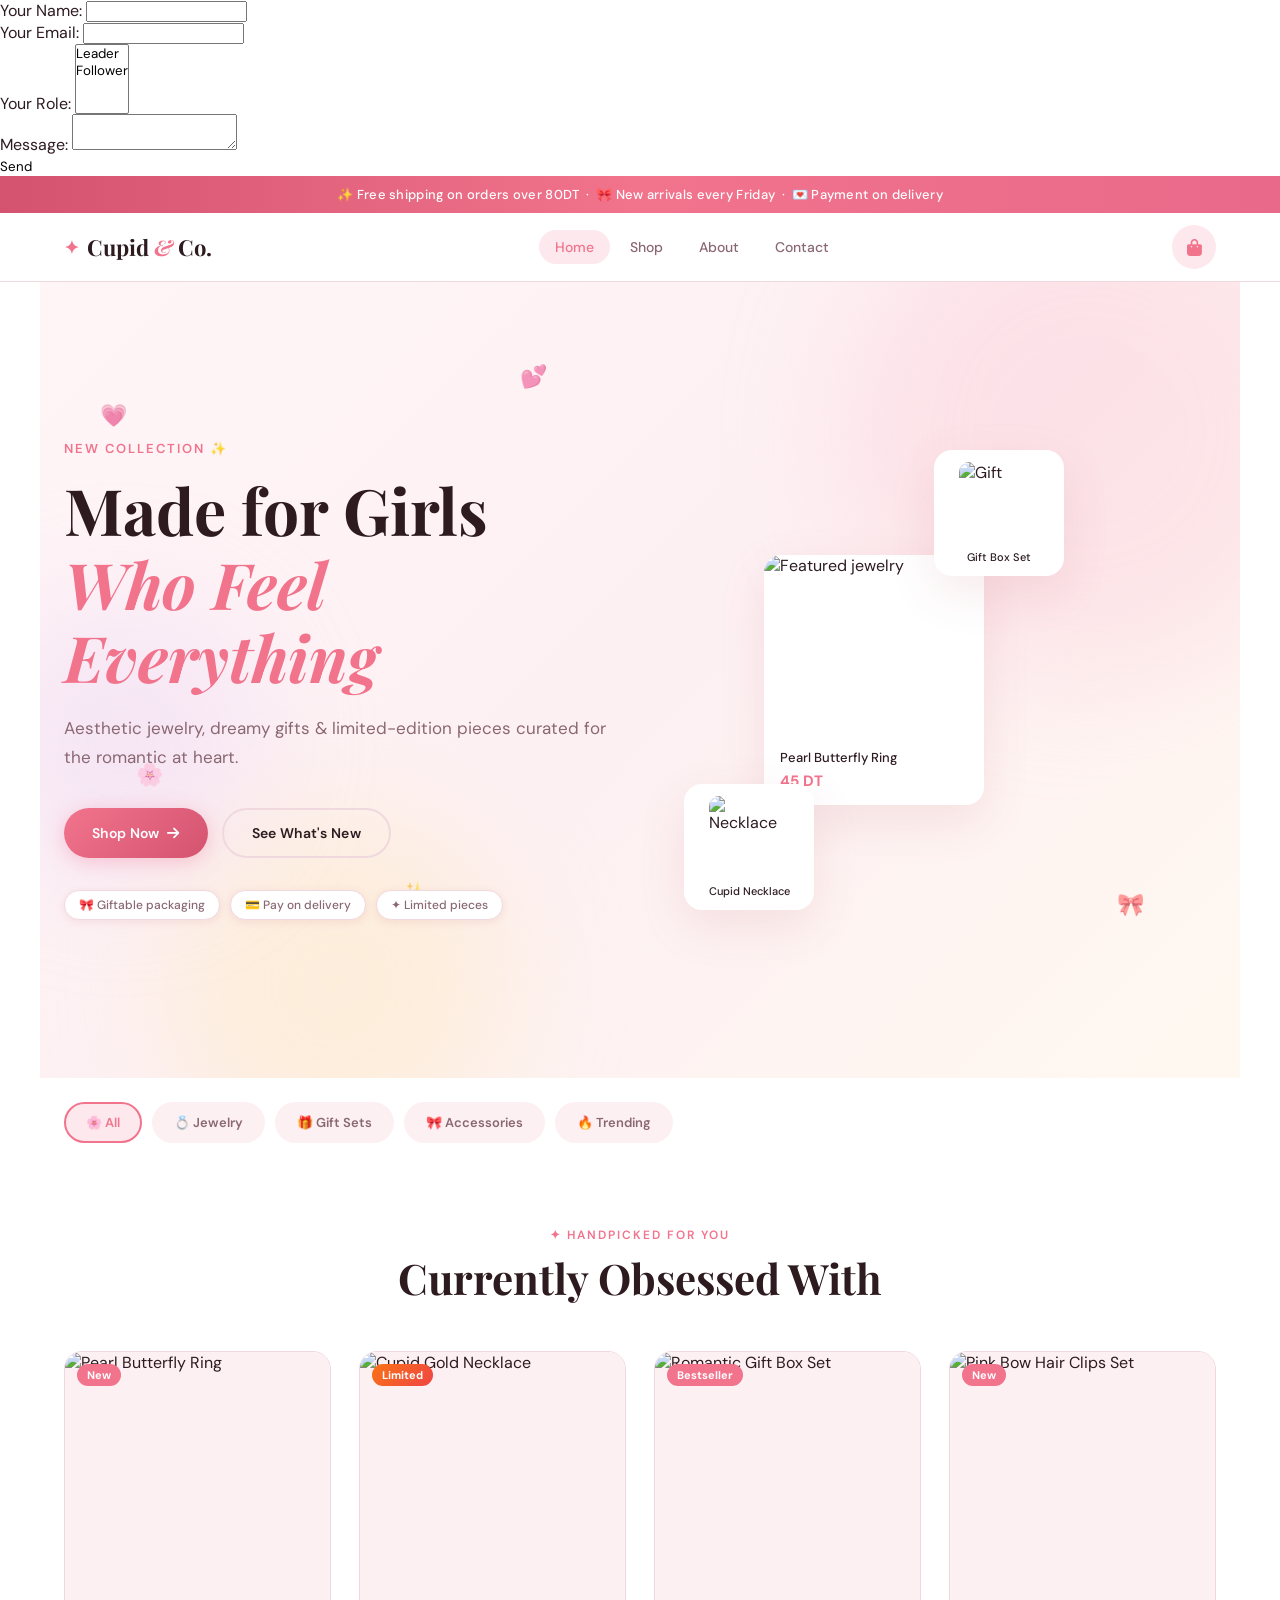
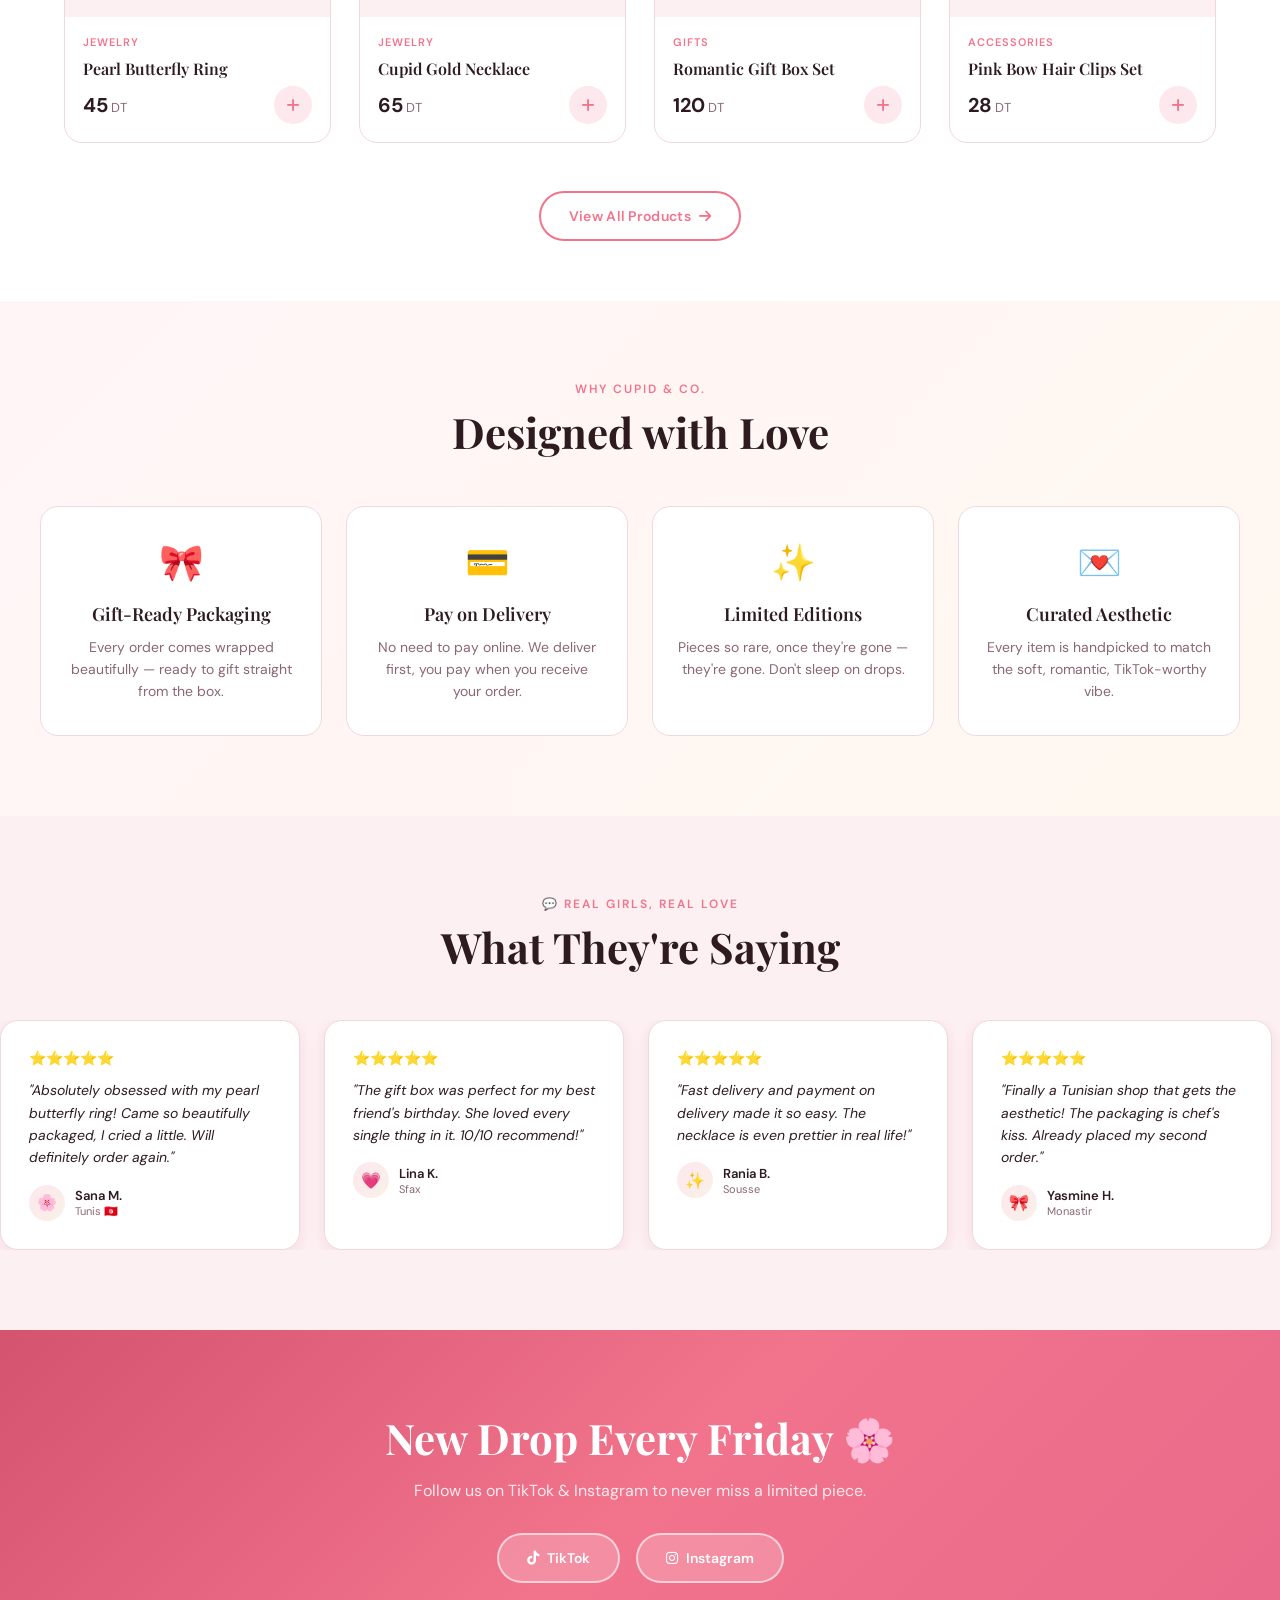
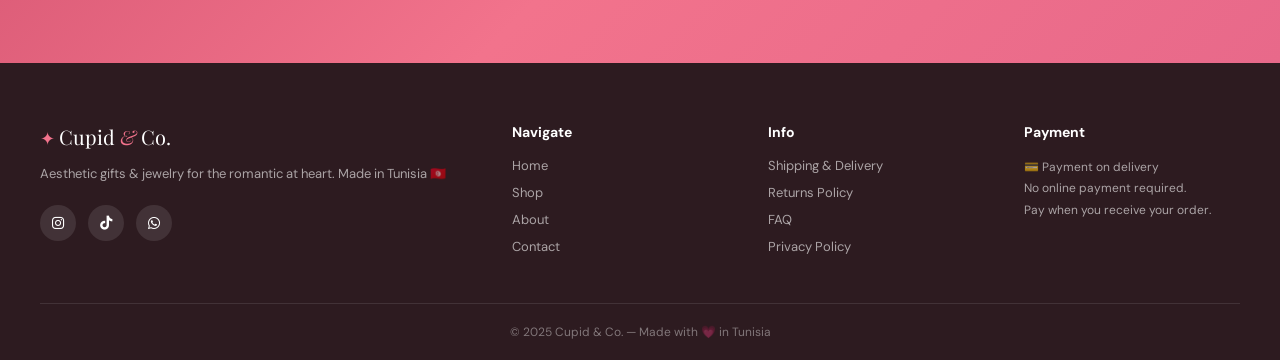
==== commit 44ba26cd: "Add files via upload" ====
--- a/index.html
+++ b/index.html
@@ -1,5 +1,27 @@
 <!DOCTYPE html>
 <html lang="en">
+  <form name="contact" method="POST" data-netlify="true">
+    <p>
+      <label>Your Name: <input type="text" name="name" /></label>
+    </p>
+    <p>
+      <label>Your Email: <input type="email" name="email" /></label>
+    </p>
+    <p>
+      <label>Your Role: <select name="role[]" multiple>
+        <option value="leader">Leader</option>
+        <option value="follower">Follower</option>
+      </select></label>
+    </p>
+    <p>
+      <label>Message: <textarea name="message"></textarea></label>
+    </p>
+    <p>
+      <button type="submit">Send</button>
+    </p>
+  </form>
+  <input type="hidden" name="form-name" value="contact" />
+  
 <head>
   <meta charset="UTF-8" />
   <meta name="viewport" content="width=device-width, initial-scale=1.0" />
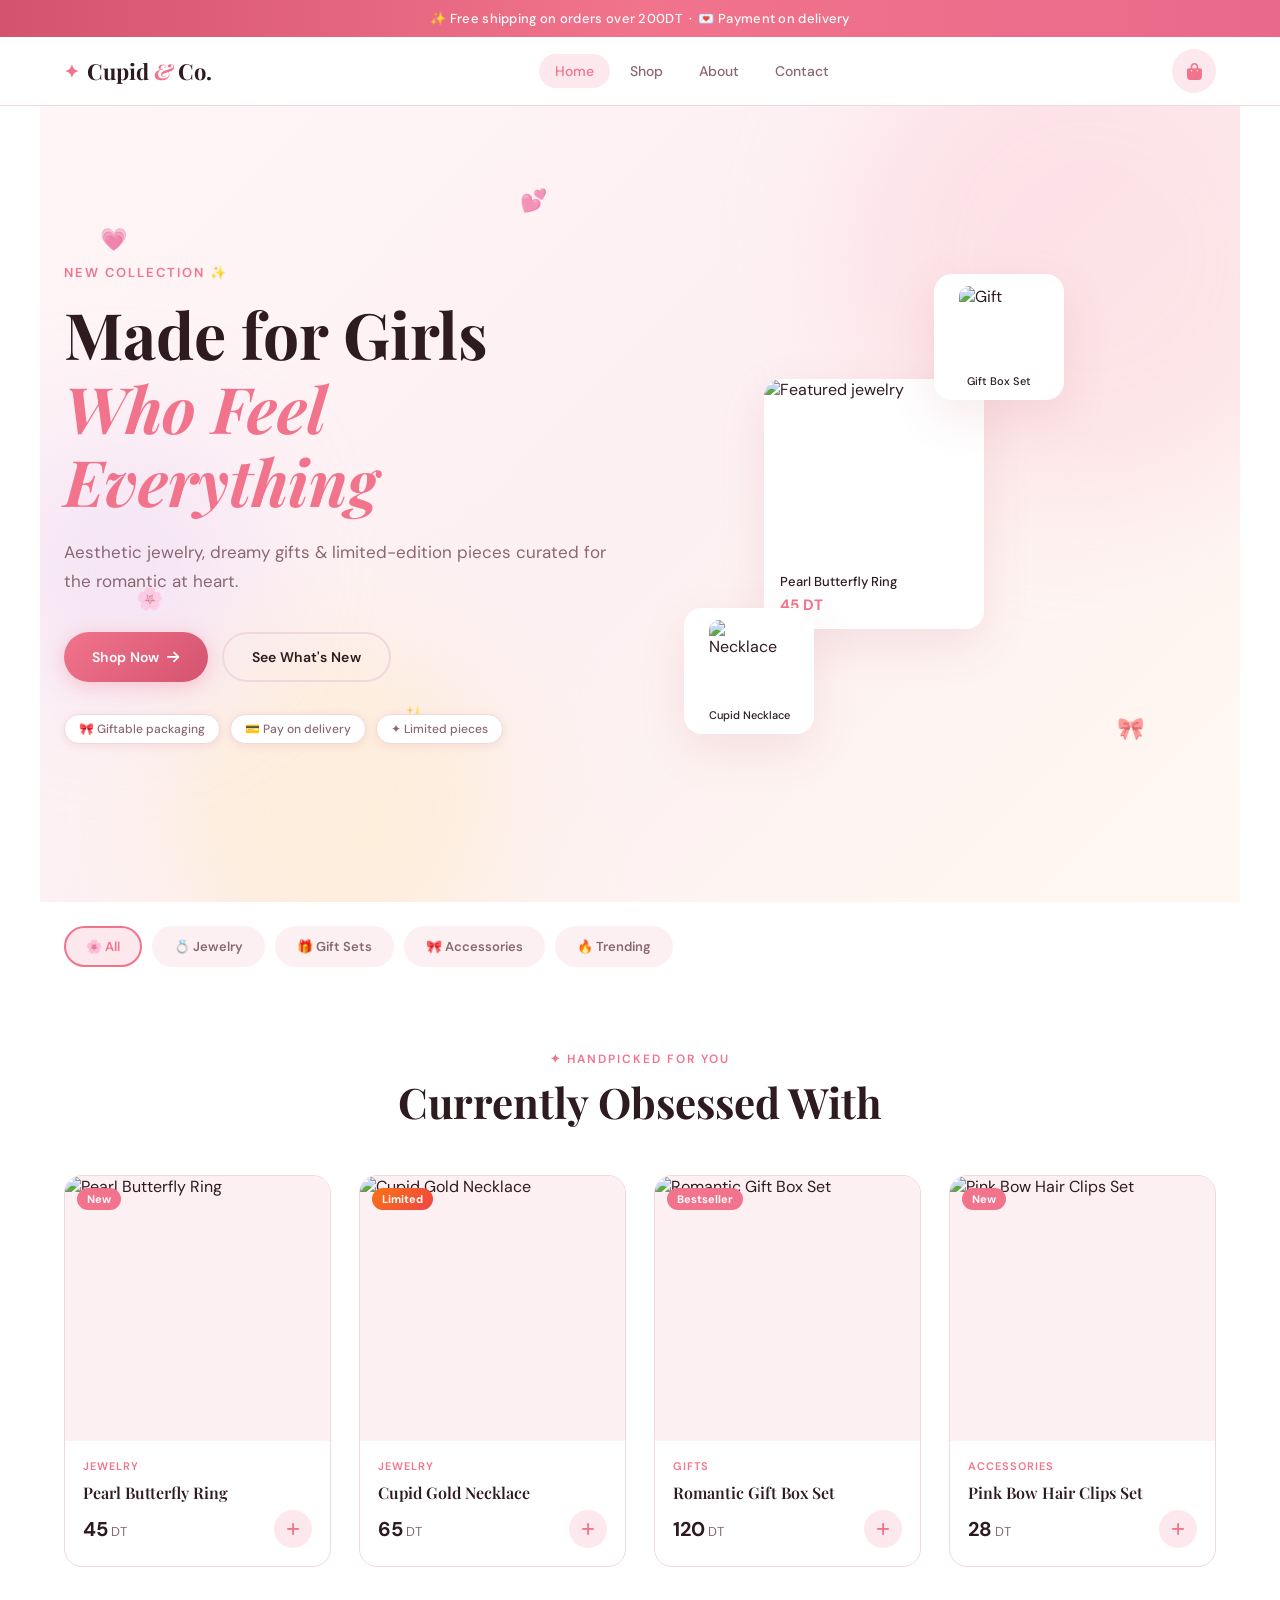
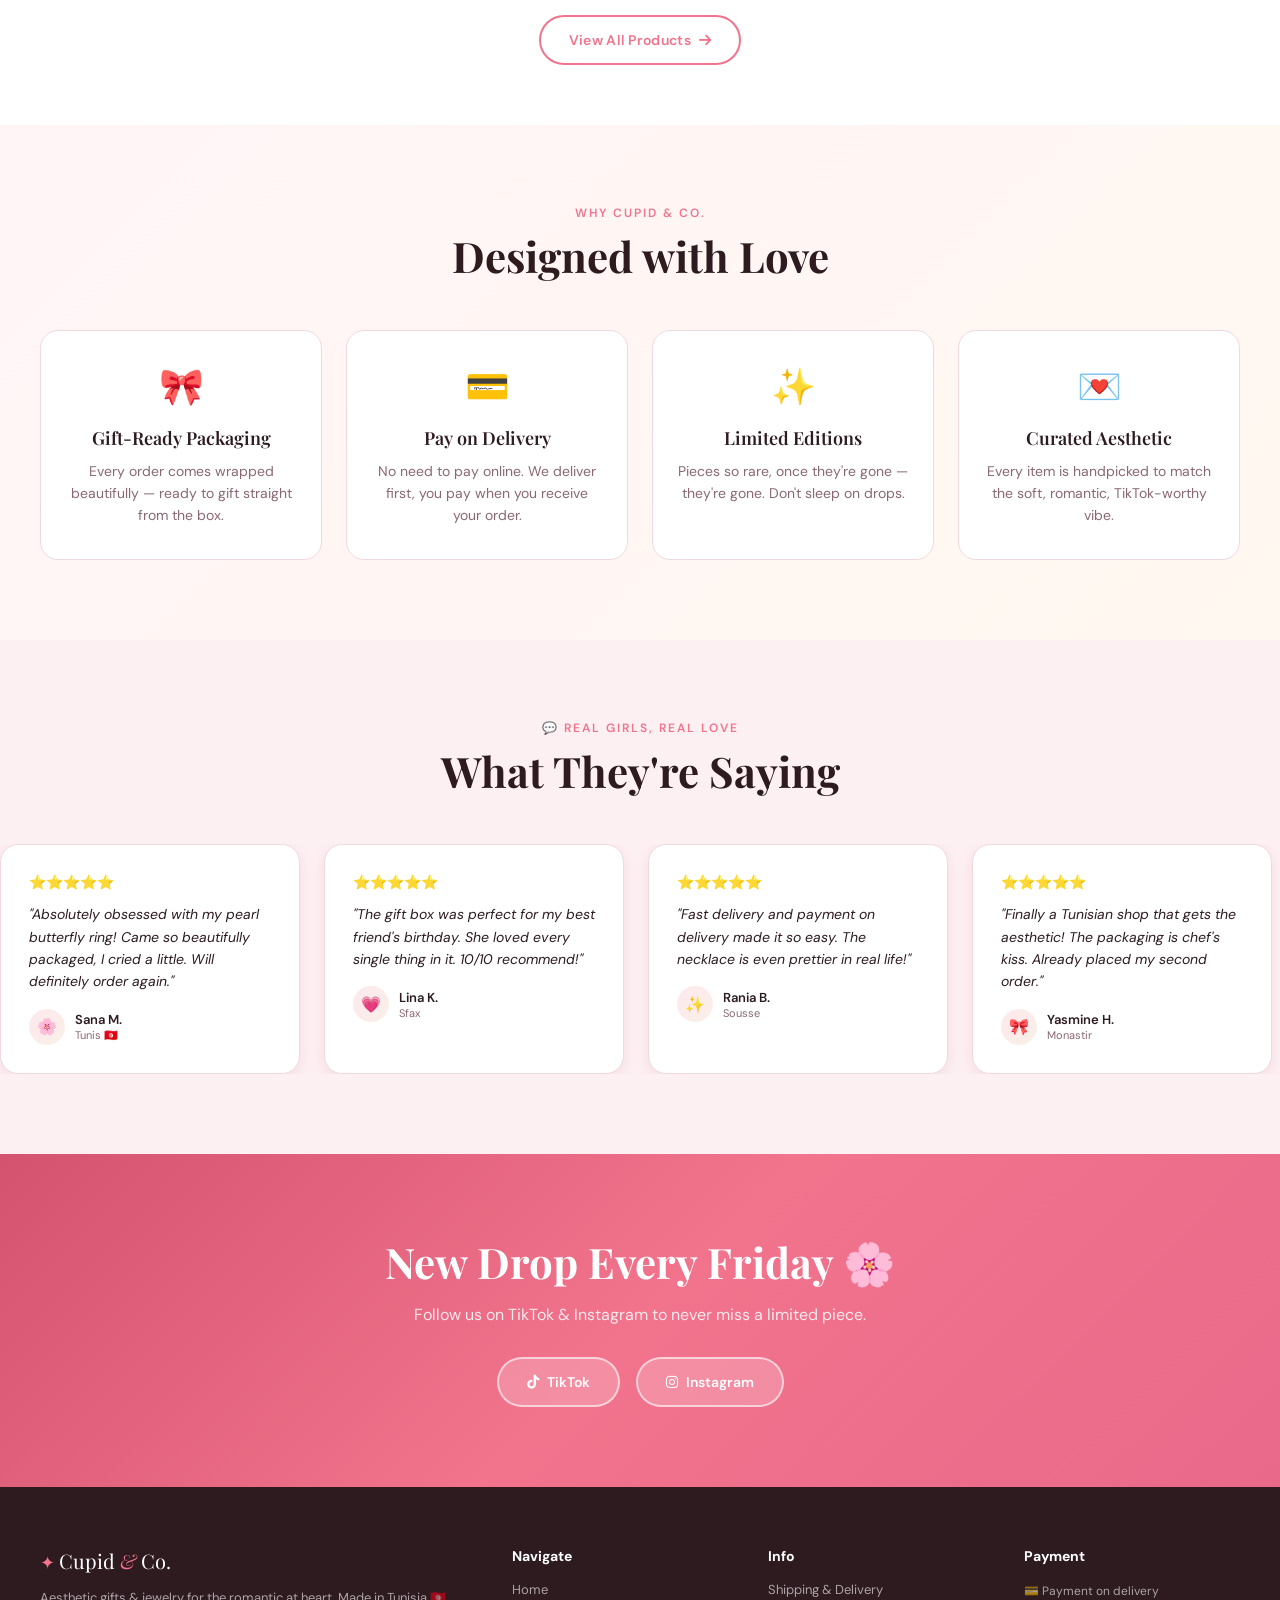
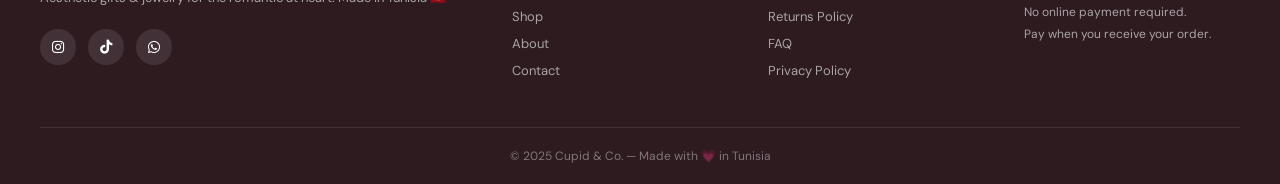
==== commit 04554232: "Add files via upload" ====
--- a/index.html
+++ b/index.html
@@ -1,27 +1,5 @@
 <!DOCTYPE html>
 <html lang="en">
-  <form name="contact" method="POST" data-netlify="true">
-    <p>
-      <label>Your Name: <input type="text" name="name" /></label>
-    </p>
-    <p>
-      <label>Your Email: <input type="email" name="email" /></label>
-    </p>
-    <p>
-      <label>Your Role: <select name="role[]" multiple>
-        <option value="leader">Leader</option>
-        <option value="follower">Follower</option>
-      </select></label>
-    </p>
-    <p>
-      <label>Message: <textarea name="message"></textarea></label>
-    </p>
-    <p>
-      <button type="submit">Send</button>
-    </p>
-  </form>
-  <input type="hidden" name="form-name" value="contact" />
-  
 <head>
   <meta charset="UTF-8" />
   <meta name="viewport" content="width=device-width, initial-scale=1.0" />
@@ -34,7 +12,7 @@
 
 <!-- ANNOUNCEMENT BAR -->
 <div class="announcement-bar">
-  <p>✨ Free shipping on orders over 80DT &nbsp;·&nbsp; 🎀 New arrivals every Friday &nbsp;·&nbsp; 💌 Payment on delivery</p>
+  <p>✨ Free shipping on orders over 200DT &nbsp;·&nbsp; 💌 Payment on delivery</p>
 </div>
 
 <!-- HEADER -->
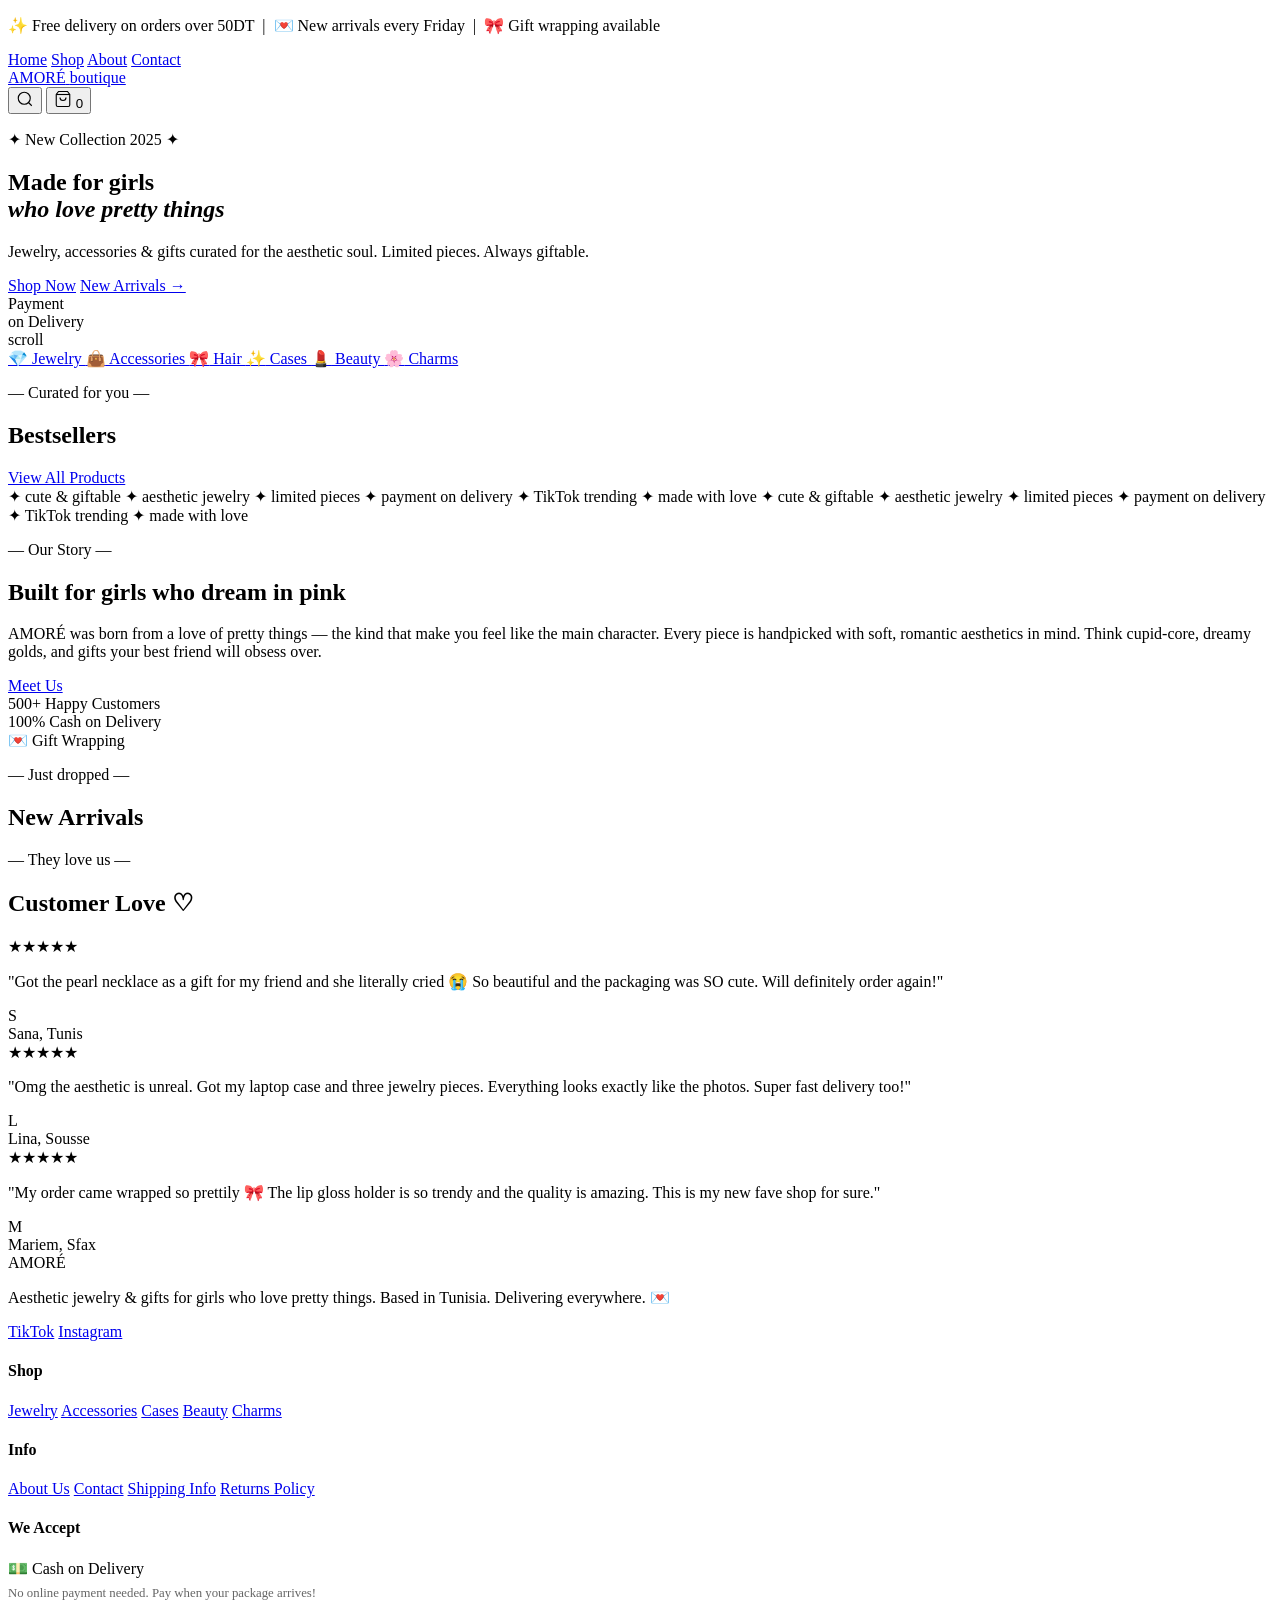
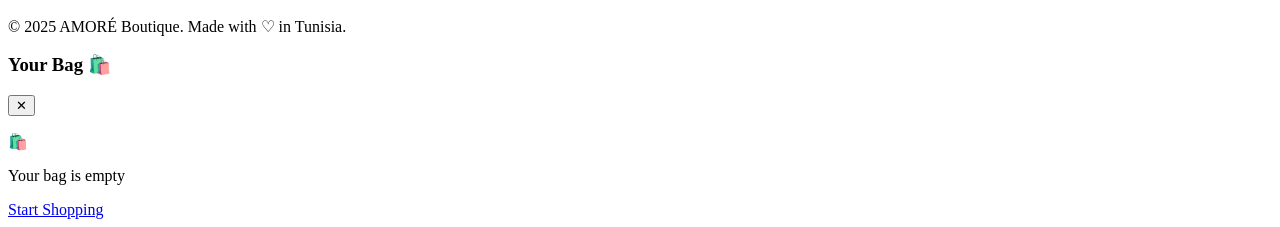
==== commit 14e1af11: "Add files via upload" ====
--- a/index.html
+++ b/index.html
@@ -2,407 +2,283 @@
 <html lang="en">
 <head>
   <meta charset="UTF-8" />
-  <meta name="viewport" content="width=device-width, initial-scale=1.0" />
-  <title>Cupid & Co. — Aesthetic Gifts & Jewelry</title>
-  <link rel="stylesheet" href="style.css" />
-  <link href="https://fonts.googleapis.com/css2?family=Playfair+Display:ital,wght@0,400;0,600;0,700;1,400;1,600&family=DM+Sans:wght@300;400;500&family=Dancing+Script:wght@600&display=swap" rel="stylesheet" />
-  <link rel="stylesheet" href="https://cdnjs.cloudflare.com/ajax/libs/font-awesome/6.5.0/css/all.min.css" />
+  <meta name="viewport" content="width=device-width, initial-scale=1.0"/>
+  <title>AMORÉ – Aesthetic Jewelry & Gifts</title>
+  <link rel="stylesheet" href="css/style.css"/>
+  <link rel="preconnect" href="https://fonts.googleapis.com"/>
+  <link href="https://fonts.googleapis.com/css2?family=Playfair+Display:ital,wght@0,400;0,600;1,400&family=Cormorant+Garamond:ital,wght@0,300;0,400;1,300&family=DM+Sans:wght@300;400;500&display=swap" rel="stylesheet"/>
 </head>
 <body>
 
 <!-- ANNOUNCEMENT BAR -->
 <div class="announcement-bar">
-  <p>✨ Free shipping on orders over 200DT &nbsp;·&nbsp; 💌 Payment on delivery</p>
+  <p>✨ Free delivery on orders over 50DT &nbsp;|&nbsp; 💌 New arrivals every Friday &nbsp;|&nbsp; 🎀 Gift wrapping available</p>
 </div>
 
 <!-- HEADER -->
-<header id="header">
+<header class="header" id="header">
   <div class="header-inner">
-    <button class="mobile-menu-btn" id="mobileMenuBtn" aria-label="Menu">
-      <span></span><span></span><span></span>
-    </button>
-    <a href="#home" class="logo" onclick="showPage('home')">
-      <span class="logo-icon">✦</span>
-      <span class="logo-text">Cupid <em>&</em> Co.</span>
+    <nav class="nav-left">
+      <a href="index.html" class="nav-link">Home</a>
+      <a href="shop.html" class="nav-link">Shop</a>
+      <a href="about.html" class="nav-link">About</a>
+      <a href="contact.html" class="nav-link">Contact</a>
+    </nav>
+    <a href="index.html" class="logo">
+      <span class="logo-main">AMORÉ</span>
+      <span class="logo-sub">boutique</span>
     </a>
-    <nav id="mainNav">
-      <a href="#" onclick="showPage('home')" class="nav-link active" data-page="home">Home</a>
-      <a href="#" onclick="showPage('shop')" class="nav-link" data-page="shop">Shop</a>
-      <a href="#" onclick="showPage('about')" class="nav-link" data-page="about">About</a>
-      <a href="#" onclick="showPage('contact')" class="nav-link" data-page="contact">Contact</a>
-    </nav>
-    <button class="cart-btn" onclick="showPage('cart')" aria-label="Cart">
-      <i class="fas fa-bag-shopping"></i>
-      <span class="cart-count" id="cartCount">0</span>
-    </button>
+    <div class="nav-right">
+      <button class="icon-btn search-btn" aria-label="Search">
+        <svg width="18" height="18" viewBox="0 0 24 24" fill="none" stroke="currentColor" stroke-width="1.5"><circle cx="11" cy="11" r="8"/><path d="m21 21-4.35-4.35"/></svg>
+      </button>
+      <button class="icon-btn cart-btn" onclick="openCart()" aria-label="Cart">
+        <svg width="18" height="18" viewBox="0 0 24 24" fill="none" stroke="currentColor" stroke-width="1.5"><path d="M6 2 3 6v14a2 2 0 0 0 2 2h14a2 2 0 0 0 2-2V6l-3-4z"/><line x1="3" y1="6" x2="21" y2="6"/><path d="M16 10a4 4 0 0 1-8 0"/></svg>
+        <span class="cart-count" id="cartCount">0</span>
+      </button>
+    </div>
   </div>
 </header>
 
-<!-- ==================== HOME PAGE ==================== -->
-<div id="page-home" class="page active">
-
-  <!-- HERO -->
-  <section class="hero" id="home">
-    <div class="hero-bg">
-      <div class="hero-blob blob1"></div>
-      <div class="hero-blob blob2"></div>
-      <div class="hero-blob blob3"></div>
-      <div class="floating-hearts">
-        <span>💗</span><span>🌸</span><span>💫</span><span>🎀</span><span>✨</span><span>💕</span>
-      </div>
-    </div>
-    <div class="hero-content">
-      <p class="hero-eyebrow">New Collection ✨</p>
-      <h1 class="hero-title">Made for Girls<br/><em>Who Feel Everything</em></h1>
-      <p class="hero-subtitle">Aesthetic jewelry, dreamy gifts & limited-edition pieces curated for the romantic at heart.</p>
-      <div class="hero-ctas">
-        <button class="btn btn-primary" onclick="showPage('shop')">Shop Now <i class="fas fa-arrow-right"></i></button>
-        <button class="btn btn-ghost" onclick="scrollToFeatured()">See What's New</button>
-      </div>
-      <div class="hero-badges">
-        <span>🎀 Giftable packaging</span>
-        <span>💳 Pay on delivery</span>
-        <span>✦ Limited pieces</span>
-      </div>
-    </div>
-    <div class="hero-visual">
-      <div class="hero-card card-main">
-        <div class="product-img-wrap">
-          <img src="https://images.unsplash.com/photo-1515562141207-7a88fb7ce338?w=400&q=80" alt="Featured jewelry" />
-        </div>
-        <div class="hero-card-info">
-          <p>Pearl Butterfly Ring</p>
-          <span>45 DT</span>
-        </div>
-      </div>
-      <div class="hero-card card-sm card-top">
-        <img src="https://images.unsplash.com/photo-1611591437281-460bfbe1220a?w=200&q=80" alt="Gift" />
-        <p>Gift Box Set</p>
-      </div>
-      <div class="hero-card card-sm card-bot">
-        <img src="https://images.unsplash.com/photo-1599643478518-a784e5dc4c8f?w=200&q=80" alt="Necklace" />
-        <p>Cupid Necklace</p>
-      </div>
-    </div>
-  </section>
-
-  <!-- CATEGORIES STRIP -->
-  <section class="categories-strip">
-    <button class="cat-pill active" onclick="filterAndGo('all')">🌸 All</button>
-    <button class="cat-pill" onclick="filterAndGo('jewelry')">💍 Jewelry</button>
-    <button class="cat-pill" onclick="filterAndGo('gifts')">🎁 Gift Sets</button>
-    <button class="cat-pill" onclick="filterAndGo('accessories')">🎀 Accessories</button>
-    <button class="cat-pill" onclick="filterAndGo('trending')">🔥 Trending</button>
-  </section>
-
-  <!-- FEATURED PRODUCTS -->
-  <section class="featured-section" id="featured">
+<!-- HERO -->
+<section class="hero">
+  <div class="hero-bg">
+    <div class="hero-orb hero-orb-1"></div>
+    <div class="hero-orb hero-orb-2"></div>
+    <div class="hero-orb hero-orb-3"></div>
+  </div>
+  <div class="hero-content">
+    <p class="hero-eyebrow fade-up">✦ New Collection 2025 ✦</p>
+    <h1 class="hero-title fade-up delay-1">
+      Made for girls<br/>
+      <em>who love pretty things</em>
+    </h1>
+    <p class="hero-desc fade-up delay-2">Jewelry, accessories & gifts curated for the aesthetic soul. Limited pieces. Always giftable.</p>
+    <div class="hero-btns fade-up delay-3">
+      <a href="shop.html" class="btn btn-primary">Shop Now</a>
+      <a href="shop.html?cat=new" class="btn btn-ghost">New Arrivals →</a>
+    </div>
+  </div>
+  <div class="hero-badge">
+    <span>Payment<br/>on Delivery</span>
+  </div>
+  <div class="hero-scroll">
+    <span>scroll</span>
+    <div class="scroll-line"></div>
+  </div>
+</section>
+
+<!-- CATEGORIES STRIP -->
+<section class="categories-strip">
+  <div class="container">
+    <div class="cats-grid">
+      <a href="shop.html?cat=jewelry" class="cat-pill">
+        <span class="cat-icon">💎</span> Jewelry
+      </a>
+      <a href="shop.html?cat=accessories" class="cat-pill">
+        <span class="cat-icon">👜</span> Accessories
+      </a>
+      <a href="shop.html?cat=hair" class="cat-pill">
+        <span class="cat-icon">🎀</span> Hair
+      </a>
+      <a href="shop.html?cat=cases" class="cat-pill">
+        <span class="cat-icon">✨</span> Cases
+      </a>
+      <a href="shop.html?cat=beauty" class="cat-pill">
+        <span class="cat-icon">💄</span> Beauty
+      </a>
+      <a href="shop.html?cat=charms" class="cat-pill">
+        <span class="cat-icon">🌸</span> Charms
+      </a>
+    </div>
+  </div>
+</section>
+
+<!-- FEATURED PRODUCTS -->
+<section class="section featured-section">
+  <div class="container">
     <div class="section-header">
-      <p class="section-eyebrow">✦ Handpicked for You</p>
-      <h2>Currently Obsessed With</h2>
-    </div>
-    <div class="products-grid" id="featuredGrid"></div>
+      <p class="section-eyebrow">— Curated for you —</p>
+      <h2 class="section-title">Bestsellers</h2>
+    </div>
+    <div class="products-grid" id="featuredGrid">
+      <!-- Filled by JS -->
+    </div>
     <div class="section-cta">
-      <button class="btn btn-outline" onclick="showPage('shop')">View All Products <i class="fas fa-arrow-right"></i></button>
-    </div>
-  </section>
-
-  <!-- WHY US -->
-  <section class="why-us">
-    <div class="why-bg"></div>
-    <div class="why-content">
-      <div class="section-header">
-        <p class="section-eyebrow">Why Cupid & Co.</p>
-        <h2>Designed with Love</h2>
-      </div>
-      <div class="why-grid">
-        <div class="why-card">
-          <div class="why-icon">🎀</div>
-          <h3>Gift-Ready Packaging</h3>
-          <p>Every order comes wrapped beautifully — ready to gift straight from the box.</p>
-        </div>
-        <div class="why-card">
-          <div class="why-icon">💳</div>
-          <h3>Pay on Delivery</h3>
-          <p>No need to pay online. We deliver first, you pay when you receive your order.</p>
-        </div>
-        <div class="why-card">
-          <div class="why-icon">✨</div>
-          <h3>Limited Editions</h3>
-          <p>Pieces so rare, once they're gone — they're gone. Don't sleep on drops.</p>
-        </div>
-        <div class="why-card">
-          <div class="why-icon">💌</div>
-          <h3>Curated Aesthetic</h3>
-          <p>Every item is handpicked to match the soft, romantic, TikTok-worthy vibe.</p>
-        </div>
-      </div>
-    </div>
-  </section>
-
-  <!-- REVIEWS -->
-  <section class="reviews-section">
+      <a href="shop.html" class="btn btn-outline">View All Products</a>
+    </div>
+  </div>
+</section>
+
+<!-- MARQUEE -->
+<div class="marquee-wrap">
+  <div class="marquee-track">
+    <span>✦ cute &amp; giftable</span>
+    <span>✦ aesthetic jewelry</span>
+    <span>✦ limited pieces</span>
+    <span>✦ payment on delivery</span>
+    <span>✦ TikTok trending</span>
+    <span>✦ made with love</span>
+    <span>✦ cute &amp; giftable</span>
+    <span>✦ aesthetic jewelry</span>
+    <span>✦ limited pieces</span>
+    <span>✦ payment on delivery</span>
+    <span>✦ TikTok trending</span>
+    <span>✦ made with love</span>
+  </div>
+</div>
+
+<!-- ABOUT STRIP -->
+<section class="about-strip">
+  <div class="container">
+    <div class="about-strip-inner">
+      <div class="about-text">
+        <p class="section-eyebrow">— Our Story —</p>
+        <h2>Built for girls who dream in pink</h2>
+        <p>AMORÉ was born from a love of pretty things — the kind that make you feel like the main character. Every piece is handpicked with soft, romantic aesthetics in mind. Think cupid-core, dreamy golds, and gifts your best friend will obsess over.</p>
+        <a href="about.html" class="btn btn-outline">Meet Us</a>
+      </div>
+      <div class="about-visual">
+        <div class="about-card">
+          <div class="about-card-inner">
+            <span class="about-card-num">500+</span>
+            <span class="about-card-label">Happy Customers</span>
+          </div>
+        </div>
+        <div class="about-card about-card-2">
+          <div class="about-card-inner">
+            <span class="about-card-num">100%</span>
+            <span class="about-card-label">Cash on Delivery</span>
+          </div>
+        </div>
+        <div class="about-card about-card-3">
+          <div class="about-card-inner">
+            <span class="about-card-num">💌</span>
+            <span class="about-card-label">Gift Wrapping</span>
+          </div>
+        </div>
+      </div>
+    </div>
+  </div>
+</section>
+
+<!-- NEW ARRIVALS -->
+<section class="section new-arrivals-section">
+  <div class="container">
     <div class="section-header">
-      <p class="section-eyebrow">💬 Real Girls, Real Love</p>
-      <h2>What They're Saying</h2>
-    </div>
-    <div class="reviews-track">
-      <div class="reviews-inner" id="reviewsInner">
-        <!-- filled by JS -->
-      </div>
-    </div>
-  </section>
-
-  <!-- CTA BANNER -->
-  <section class="cta-banner">
-    <div class="cta-bg"></div>
-    <div class="cta-content">
-      <h2>New Drop Every Friday 🌸</h2>
-      <p>Follow us on TikTok & Instagram to never miss a limited piece.</p>
-      <div class="social-links">
-        <a href="#" class="social-btn"><i class="fab fa-tiktok"></i> TikTok</a>
-        <a href="#" class="social-btn"><i class="fab fa-instagram"></i> Instagram</a>
-      </div>
-    </div>
-  </section>
-
-</div><!-- end home -->
-
-<!-- ==================== SHOP PAGE ==================== -->
-<div id="page-shop" class="page">
-  <div class="page-hero shop-hero">
-    <div class="hero-blob blob1"></div>
-    <h1>The Shop ✨</h1>
-    <p>Find your next obsession</p>
-  </div>
-  <section class="shop-section">
-    <div class="shop-controls">
-      <div class="filter-pills" id="shopFilters">
-        <button class="cat-pill active" data-filter="all" onclick="setFilter('all',this)">🌸 All</button>
-        <button class="cat-pill" data-filter="jewelry" onclick="setFilter('jewelry',this)">💍 Jewelry</button>
-        <button class="cat-pill" data-filter="gifts" onclick="setFilter('gifts',this)">🎁 Gift Sets</button>
-        <button class="cat-pill" data-filter="accessories" onclick="setFilter('accessories',this)">🎀 Accessories</button>
-        <button class="cat-pill" data-filter="trending" onclick="setFilter('trending',this)">🔥 Trending</button>
-      </div>
-      <select class="sort-select" onchange="sortProducts(this.value)">
-        <option value="default">Sort by: Featured</option>
-        <option value="price-asc">Price: Low to High</option>
-        <option value="price-desc">Price: High to Low</option>
-        <option value="name">Name A–Z</option>
-      </select>
-    </div>
-    <div class="products-grid" id="shopGrid"></div>
-  </section>
-</div>
-
-<!-- ==================== PRODUCT PAGE ==================== -->
-<div id="page-product" class="page">
-  <div class="product-page-inner" id="productPageInner"></div>
-</div>
-
-<!-- ==================== ABOUT PAGE ==================== -->
-<div id="page-about" class="page">
-  <div class="page-hero about-hero">
-    <div class="hero-blob blob1"></div>
-    <h1>Our Story 💗</h1>
-    <p>Born from a love of all things cute</p>
-  </div>
-  <section class="about-section">
-    <div class="about-grid">
-      <div class="about-text">
-        <p class="section-eyebrow">✦ Who We Are</p>
-        <h2>Cupid & Co. was built for dreamers</h2>
-        <p>We started as a small passion project — two girls who were tired of settling for boring accessories. We wanted cute, affordable, aesthetic pieces that actually felt <em>special</em>.</p>
-        <p>Now we curate limited-edition jewelry, gift sets, and accessories for girls who want their style to tell a story. Every piece we pick is something we'd personally wear or gift to our best friend.</p>
-        <p>Based in Tunisia 🇹🇳 — shipping all over with love, and always with payment on delivery because trust matters.</p>
-        <div class="about-stats">
-          <div><strong>500+</strong><span>Happy customers</span></div>
-          <div><strong>100%</strong><span>Pay on delivery</span></div>
-          <div><strong>New</strong><span>Drop every Friday</span></div>
-        </div>
-      </div>
-      <div class="about-visual">
-        <div class="about-img-stack">
-          <img src="https://images.unsplash.com/photo-1522312346375-d1a52e2b99b3?w=400&q=80" alt="jewelry flat lay" class="about-img1" />
-          <img src="https://images.unsplash.com/photo-1591375372226-3e6e4bde29dc?w=300&q=80" alt="cute packaging" class="about-img2" />
-          <div class="about-badge">Made with 💗</div>
-        </div>
-      </div>
-    </div>
-  </section>
-</div>
-
-<!-- ==================== CART PAGE ==================== -->
-<div id="page-cart" class="page">
-  <div class="page-hero cart-hero">
-    <div class="hero-blob blob1"></div>
-    <h1>Your Bag 🛍️</h1>
-  </div>
-  <section class="cart-section">
-    <div class="cart-layout">
-      <div class="cart-items" id="cartItems">
-        <!-- filled by JS -->
-      </div>
-      <div class="cart-sidebar">
-        <div class="order-summary" id="orderSummary">
-          <!-- filled by JS -->
-        </div>
-      </div>
-    </div>
-  </section>
-</div>
-
-<!-- ==================== CHECKOUT PAGE ==================== -->
-<div id="page-checkout" class="page">
-  <div class="page-hero checkout-hero">
-    <div class="hero-blob blob1"></div>
-    <h1>Almost There! 🎀</h1>
-    <p>Just fill in your details</p>
-  </div>
-  <section class="checkout-section">
-    <div class="checkout-layout">
-      <div class="checkout-form-wrap">
-        <h2>Delivery Details</h2>
-        <div class="checkout-form">
-          <div class="form-group">
-            <label>Full Name *</label>
-            <input type="text" id="cFullName" placeholder="Your full name" />
-          </div>
-          <div class="form-group">
-            <label>Phone Number *</label>
-            <input type="tel" id="cPhone" placeholder="+216 XX XXX XXX" />
-          </div>
-          <div class="form-group">
-            <label>Delivery Address *</label>
-            <textarea id="cAddress" placeholder="Street, city, region..." rows="3"></textarea>
-          </div>
-          <div class="form-group">
-            <label>Order Notes (optional)</label>
-            <textarea id="cNotes" placeholder="Any special requests? Gift message?" rows="2"></textarea>
-          </div>
-        </div>
-      </div>
-      <div class="checkout-summary" id="checkoutSummary">
-        <!-- filled by JS -->
-      </div>
-    </div>
-    <div class="checkout-actions">
-      <button class="btn btn-ghost" onclick="showPage('cart')"><i class="fas fa-arrow-left"></i> Back to Cart</button>
-      <button class="btn btn-primary btn-large" onclick="placeOrder()">Confirm Order 💗</button>
-    </div>
-  </section>
-</div>
-
-<!-- ==================== CONFIRMATION PAGE ==================== -->
-<div id="page-confirmation" class="page">
-  <section class="confirmation-section">
-    <div class="confirmation-card">
-      <div class="confirm-icon">🎀</div>
-      <h1>Order Placed!</h1>
-      <p class="confirm-subtitle">Your order is confirmed and will be delivered soon.</p>
-      <div class="confirm-details" id="confirmDetails"></div>
-      <div class="confirm-note">
-        <i class="fas fa-truck"></i>
-        <p><strong>Payment on delivery</strong> — You pay when you receive your package. No online payment needed!</p>
-      </div>
-      <button class="btn btn-primary" onclick="showPage('shop')">Continue Shopping ✨</button>
-    </div>
-  </section>
-</div>
-
-<!-- ==================== CONTACT PAGE ==================== -->
-<div id="page-contact" class="page">
-  <div class="page-hero contact-hero">
-    <div class="hero-blob blob1"></div>
-    <h1>Say Hello 💌</h1>
-    <p>We'd love to hear from you</p>
-  </div>
-  <section class="contact-section">
-    <div class="contact-grid">
-      <div class="contact-info">
-        <h2>Get in Touch</h2>
-        <p>Have questions about your order, want to collaborate, or just want to chat about aesthetics? We're here!</p>
-        <div class="contact-methods">
-          <a href="https://instagram.com" class="contact-card">
-            <i class="fab fa-instagram"></i>
-            <div><strong>Instagram</strong><span>@cupidandco.tn</span></div>
-          </a>
-          <a href="https://tiktok.com" class="contact-card">
-            <i class="fab fa-tiktok"></i>
-            <div><strong>TikTok</strong><span>@cupidandco</span></div>
-          </a>
-          <a href="mailto:hello@cupidandco.tn" class="contact-card">
-            <i class="fas fa-envelope"></i>
-            <div><strong>Email</strong><span>hello@cupidandco.tn</span></div>
-          </a>
-          <a href="https://wa.me/21600000000" class="contact-card">
-            <i class="fab fa-whatsapp"></i>
-            <div><strong>WhatsApp</strong><span>+216 XX XXX XXX</span></div>
-          </a>
-        </div>
-      </div>
-      <div class="contact-form-wrap">
-        <h2>Send a Message</h2>
-        <div class="checkout-form">
-          <div class="form-group">
-            <label>Your Name</label>
-            <input type="text" placeholder="Name" />
-          </div>
-          <div class="form-group">
-            <label>Email or Phone</label>
-            <input type="text" placeholder="Email or phone" />
-          </div>
-          <div class="form-group">
-            <label>Message</label>
-            <textarea rows="4" placeholder="What's on your mind?"></textarea>
-          </div>
-          <button class="btn btn-primary" style="width:100%">Send Message 💌</button>
-        </div>
-      </div>
-    </div>
-  </section>
-</div>
+      <p class="section-eyebrow">— Just dropped —</p>
+      <h2 class="section-title">New Arrivals</h2>
+    </div>
+    <div class="products-grid" id="newArrivalsGrid">
+      <!-- Filled by JS -->
+    </div>
+  </div>
+</section>
+
+<!-- REVIEWS -->
+<section class="section reviews-section">
+  <div class="container">
+    <div class="section-header">
+      <p class="section-eyebrow">— They love us —</p>
+      <h2 class="section-title">Customer Love ♡</h2>
+    </div>
+    <div class="reviews-grid">
+      <div class="review-card">
+        <div class="review-stars">★★★★★</div>
+        <p class="review-text">"Got the pearl necklace as a gift for my friend and she literally cried 😭 So beautiful and the packaging was SO cute. Will definitely order again!"</p>
+        <div class="review-author">
+          <div class="review-avatar">S</div>
+          <span>Sana, Tunis</span>
+        </div>
+      </div>
+      <div class="review-card">
+        <div class="review-stars">★★★★★</div>
+        <p class="review-text">"Omg the aesthetic is unreal. Got my laptop case and three jewelry pieces. Everything looks exactly like the photos. Super fast delivery too!"</p>
+        <div class="review-author">
+          <div class="review-avatar">L</div>
+          <span>Lina, Sousse</span>
+        </div>
+      </div>
+      <div class="review-card">
+        <div class="review-stars">★★★★★</div>
+        <p class="review-text">"My order came wrapped so prettily 🎀 The lip gloss holder is so trendy and the quality is amazing. This is my new fave shop for sure."</p>
+        <div class="review-author">
+          <div class="review-avatar">M</div>
+          <span>Mariem, Sfax</span>
+        </div>
+      </div>
+    </div>
+  </div>
+</section>
 
 <!-- FOOTER -->
 <footer class="footer">
-  <div class="footer-inner">
-    <div class="footer-brand">
-      <span class="logo-icon">✦</span>
-      <span class="logo-text">Cupid <em>&</em> Co.</span>
-      <p>Aesthetic gifts & jewelry for the romantic at heart. Made in Tunisia 🇹🇳</p>
-      <div class="footer-social">
-        <a href="#"><i class="fab fa-instagram"></i></a>
-        <a href="#"><i class="fab fa-tiktok"></i></a>
-        <a href="#"><i class="fab fa-whatsapp"></i></a>
-      </div>
-    </div>
-    <div class="footer-links">
-      <h4>Navigate</h4>
-      <a href="#" onclick="showPage('home')">Home</a>
-      <a href="#" onclick="showPage('shop')">Shop</a>
-      <a href="#" onclick="showPage('about')">About</a>
-      <a href="#" onclick="showPage('contact')">Contact</a>
-    </div>
-    <div class="footer-links">
-      <h4>Info</h4>
-      <a href="#">Shipping & Delivery</a>
-      <a href="#">Returns Policy</a>
-      <a href="#">FAQ</a>
-      <a href="#">Privacy Policy</a>
-    </div>
-    <div class="footer-links">
-      <h4>Payment</h4>
-      <p class="footer-pay">💳 Payment on delivery<br/>No online payment required.<br/>Pay when you receive your order.</p>
-    </div>
-  </div>
-  <div class="footer-bottom">
-    <p>© 2025 Cupid & Co. — Made with 💗 in Tunisia</p>
+  <div class="container">
+    <div class="footer-grid">
+      <div class="footer-brand">
+        <div class="footer-logo">AMORÉ</div>
+        <p>Aesthetic jewelry & gifts for girls who love pretty things. Based in Tunisia. Delivering everywhere. 💌</p>
+        <div class="footer-social">
+          <a href="#" class="social-link">TikTok</a>
+          <a href="#" class="social-link">Instagram</a>
+        </div>
+      </div>
+      <div class="footer-col">
+        <h4>Shop</h4>
+        <a href="shop.html?cat=jewelry">Jewelry</a>
+        <a href="shop.html?cat=accessories">Accessories</a>
+        <a href="shop.html?cat=cases">Cases</a>
+        <a href="shop.html?cat=beauty">Beauty</a>
+        <a href="shop.html?cat=charms">Charms</a>
+      </div>
+      <div class="footer-col">
+        <h4>Info</h4>
+        <a href="about.html">About Us</a>
+        <a href="contact.html">Contact</a>
+        <a href="#">Shipping Info</a>
+        <a href="#">Returns Policy</a>
+      </div>
+      <div class="footer-col">
+        <h4>We Accept</h4>
+        <div class="payment-badge">💵 Cash on Delivery</div>
+        <p style="font-size:0.8rem;opacity:0.6;margin-top:8px">No online payment needed. Pay when your package arrives!</p>
+      </div>
+    </div>
+    <div class="footer-bottom">
+      <p>© 2025 AMORÉ Boutique. Made with ♡ in Tunisia.</p>
+    </div>
   </div>
 </footer>
 
-<!-- TOAST -->
-<div class="toast" id="toast"></div>
-
-<script src="app.js"></script>
+<!-- CART DRAWER -->
+<div class="cart-overlay" id="cartOverlay" onclick="closeCart()"></div>
+<div class="cart-drawer" id="cartDrawer">
+  <div class="cart-header">
+    <h3>Your Bag 🛍️</h3>
+    <button class="cart-close" onclick="closeCart()">✕</button>
+  </div>
+  <div class="cart-items" id="cartItems"></div>
+  <div class="cart-footer" id="cartFooter" style="display:none">
+    <div class="cart-subtotal">
+      <span>Subtotal</span><span id="cartSubtotal">0 DT</span>
+    </div>
+    <div class="cart-delivery">
+      <span>Delivery fee</span><span>8 DT</span>
+    </div>
+    <div class="cart-total">
+      <span>Total</span><span id="cartTotal">0 DT</span>
+    </div>
+    <a href="checkout.html" class="btn btn-primary btn-full">Checkout →</a>
+  </div>
+  <div class="cart-empty" id="cartEmpty">
+    <p>🛍️</p>
+    <p>Your bag is empty</p>
+    <a href="shop.html" class="btn btn-outline" onclick="closeCart()">Start Shopping</a>
+  </div>
+</div>
+
+<script src="js/products.js"></script>
+<script src="js/cart.js"></script>
+<script src="js/main.js"></script>
 </body>
 </html>
